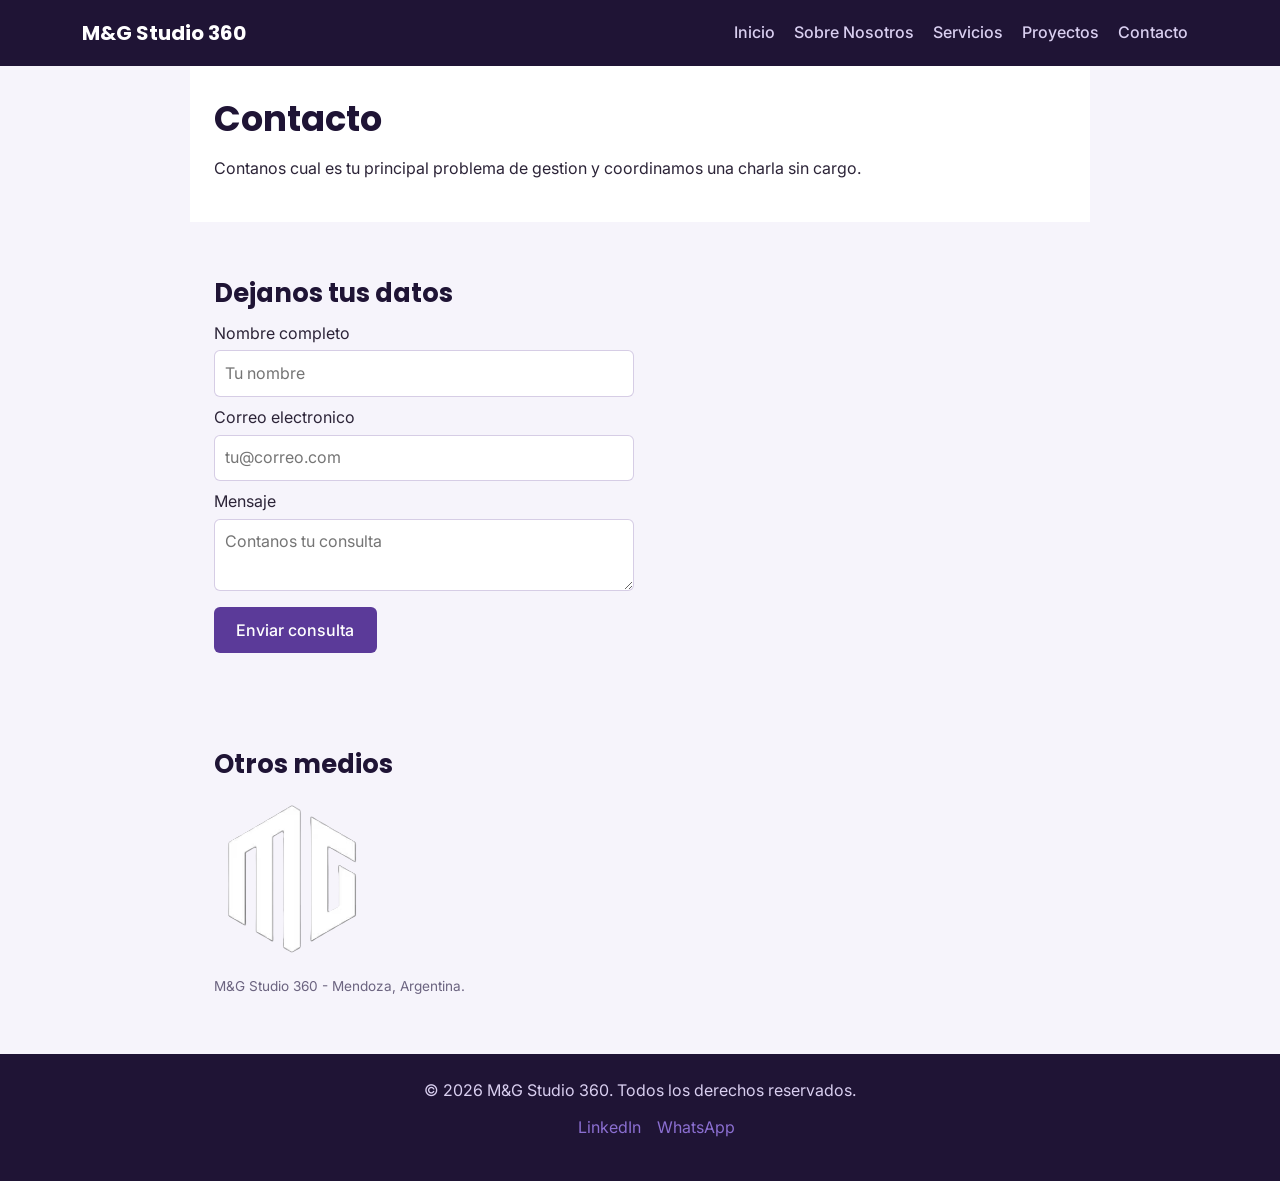
==== pages/contacto.html @ 843a6c82 "entregable 9: seo (meta description y keywords) agregue title, description y keywords por pagina, y " ====
<!DOCTYPE html>
<html lang="es">
<head>
  <meta charset="UTF-8">
  <meta name="viewport" content="width=device-width, initial-scale=1.0">
  <title>Contacto | M&amp;G Studio 360 - Consultoria en Mendoza</title>

  <!-- Entregable 9: SEO on-page -->
  <meta name="description" content="Contacta a M&amp;G Studio 360 para coordinar una charla sin cargo sobre control de gestion y desarrollo de software a medida en Mendoza.">
  <meta name="keywords" content="contacto consultoria Mendoza, diagnostico sin cargo, presupuesto desarrollo web">

  <!-- Entregable 2: fuentes de Google Fonts -->
  <link rel="preconnect" href="https://fonts.googleapis.com">
  <link href="https://fonts.googleapis.com/css2?family=Poppins:wght@600;700&family=Inter:wght@400;500&display=swap" rel="stylesheet">
  <!-- Entregable 5: Bootstrap CSS via CDN -->
  <link href="https://cdn.jsdelivr.net/npm/bootstrap@5.3.3/dist/css/bootstrap.min.css" rel="stylesheet">
  <!-- Entregable 8: libreria de animaciones AOS -->
  <link href="https://unpkg.com/aos@2.3.1/dist/aos.css" rel="stylesheet">
  <!-- Entregable 2: hoja de estilos propia (va despues de Bootstrap para poder sobreescribir) -->
  <link rel="stylesheet" href="../styles/styles.css">
</head>
<body>

  <!-- Entregable 5: navbar de Bootstrap, responsiva con menu hamburguesa -->
  <header class="site-header">
    <nav class="navbar navbar-expand-lg navbar-dark">
      <div class="container">
        <a class="navbar-brand logo" href="../index.html">M&amp;G Studio 360</a>
        <button class="navbar-toggler" type="button" data-bs-toggle="collapse" data-bs-target="#menuPrincipal" aria-controls="menuPrincipal" aria-expanded="false" aria-label="Abrir menu de navegacion">
          <span class="navbar-toggler-icon"></span>
        </button>
        <div class="collapse navbar-collapse" id="menuPrincipal">
          <ul class="navbar-nav ms-auto nav-list">
            <li class="nav-item"><a class="nav-link" href="../index.html">Inicio</a></li>
            <li class="nav-item"><a class="nav-link" href="sobre-mi.html">Sobre Nosotros</a></li>
            <li class="nav-item"><a class="nav-link" href="servicios.html">Servicios</a></li>
            <li class="nav-item"><a class="nav-link" href="proyectos.html">Proyectos</a></li>
            <li class="nav-item"><a class="nav-link" href="contacto.html">Contacto</a></li>
          </ul>
        </div>
      </div>
    </nav>
  </header>

  <main>
    <section class="section hero">
      <h1>Contacto</h1>
      <p>Contanos cual es tu principal problema de gestion y coordinamos una charla sin cargo.</p>
    </section>

    <section class="section">
      <h2>Dejanos tus datos</h2>
      <form class="contact-form" action="#" method="post">
        <p>
          <label for="nombre">Nombre completo</label><br>
          <input class="form-input" type="text" id="nombre" name="nombre" placeholder="Tu nombre" required>
        </p>
        <p>
          <label for="email">Correo electronico</label><br>
          <input class="form-input" type="email" id="email" name="email" placeholder="tu@correo.com" required>
        </p>
        <p>
          <label for="mensaje">Mensaje</label><br>
          <textarea class="form-input" id="mensaje" name="mensaje" placeholder="Contanos tu consulta"></textarea>
        </p>
        <p>
          <input class="btn" type="submit" value="Enviar consulta">
        </p>
      </form>
    </section>

    <section class="section">
      <h2>Otros medios</h2>
      <figure class="media-figure">
        <img src="../assets/logo.png" alt="Logotipo de M&amp;G Studio 360">
        <figcaption>M&amp;G Studio 360 - Mendoza, Argentina.</figcaption>
      </figure>
    </section>
  </main>

  <footer class="site-footer">
    <p>&copy; 2026 M&amp;G Studio 360. Todos los derechos reservados.</p>
    <ul class="social-list">
      <li><a href="https://www.linkedin.com/in/federico-mastrascusa-a8b022154/" target="_blank">LinkedIn</a></li>
      <li><a href="https://wa.me/5492615087856" target="_blank">WhatsApp</a></li>
    </ul>
  </footer>

  <!-- Entregable 5: Bootstrap JS bundle (incluye Popper) -->
  <script src="https://cdn.jsdelivr.net/npm/bootstrap@5.3.3/dist/js/bootstrap.bundle.min.js"></script>
  <!-- Entregable 8: libreria de animaciones AOS -->
  <script src="https://unpkg.com/aos@2.3.1/dist/aos.js"></script>
  <script>AOS.init({ duration: 700, once: true });</script>
</body>
</html>
---- styles/styles.css ----
* {
  margin: 0;
  padding: 0;
  box-sizing: border-box;
}

body {
  font-family: "Inter", sans-serif;
  color: #2c2438;
  background-color: #f6f4fb;
  line-height: 1.6;
}

a {
  color: #5b3a99;
  text-decoration: none;
}

.page-grid {
  display: grid;
  grid-template-areas: "hero" "quienes" "servicios" "trabajo";
  gap: 1rem;
}

.area-hero {
  grid-area: hero;
}

.area-quienes {
  grid-area: quienes;
}

.area-servicios {
  grid-area: servicios;
}

.area-trabajo {
  grid-area: trabajo;
}

.team-grid {
  display: grid;
  grid-template-areas: "titulo" "federico" "eugenio";
  gap: 1rem;
}

.area-titulo {
  grid-area: titulo;
}

.area-federico {
  grid-area: federico;
}

.area-eugenio {
  grid-area: eugenio;
}

@media (min-width: 1024px) {
  .page-grid {
    grid-template-areas: "hero hero" "quienes servicios" "trabajo trabajo";
    grid-template-columns: 1fr 1fr;
  }
  .team-grid {
    grid-template-areas: "titulo titulo" "federico eugenio";
    grid-template-columns: 1fr 1fr;
  }
}
.section {
  max-width: 900px;
  margin: 0 auto 1.5rem auto;
  padding: 2rem 1.5rem;
}

.hero {
  background-color: #ffffff;
}

.highlight-list {
  padding-left: 1.2rem;
}
.highlight-list li {
  margin-bottom: 0.5rem;
}

.media-figure {
  margin: 0;
}
.media-figure img {
  max-width: 100%;
  border-radius: 8px;
  display: block;
}
.media-figure figcaption {
  font-size: 0.85rem;
  color: #6c6480;
  margin-top: 0.5rem;
}

h1, h2, h3 {
  font-family: "Poppins", sans-serif;
  font-weight: 700;
  color: #1f1435;
}

h1 {
  font-size: 2.2rem;
  margin-bottom: 1rem;
}

h2 {
  font-size: 1.6rem;
  margin-bottom: 0.75rem;
}

h3 {
  font-size: 1.2rem;
  margin-bottom: 0.5rem;
}

p {
  font-size: 1rem;
  margin-bottom: 0.5rem;
}

.site-header .navbar {
  background-color: #1f1435;
  padding: 0.75rem 0;
}

.logo {
  font-family: "Poppins", sans-serif;
  font-weight: 700;
  color: #ffffff;
}

.site-header .nav-list .nav-link {
  color: #d9cff0;
  font-weight: 500;
  transition: color 0.2s ease;
  border-radius: 4px;
  padding: 0.4rem 0.6rem;
}
.site-header .nav-list .nav-link:hover {
  color: #ffffff;
  background-color: rgba(139, 111, 209, 0.15);
}
.site-header .nav-list .nav-link:focus {
  outline: 2px solid #8b6fd1;
  outline-offset: 2px;
}
.site-header .nav-list .nav-link:active {
  color: #ffffff;
  background-color: rgba(139, 111, 209, 0.3);
}

.site-footer {
  background-color: #1f1435;
  color: #d9cff0;
  padding: 1.5rem;
  text-align: center;
}

.social-list {
  list-style: none;
  display: flex;
  justify-content: center;
  gap: 1rem;
  margin-top: 0.75rem;
}
.social-list a {
  color: #8b6fd1;
}

.btn {
  background-color: #5b3a99;
  color: #ffffff;
  border: none;
  padding: 0.7rem 1.4rem;
  border-radius: 6px;
  font-family: "Inter", sans-serif;
  font-weight: 500;
  cursor: pointer;
  transition: background-color 0.2s ease;
}
.btn:hover {
  background-color: #472c78;
}
.btn:focus {
  outline: 2px solid #8b6fd1;
  outline-offset: 2px;
}
.btn:active {
  background-color: #362060;
  transform: scale(0.98);
}

.card {
  background-color: #ffffff;
  border: 1px solid #e3ddf2;
  border-radius: 8px;
  padding: 20px;
  margin-bottom: 1.5rem;
  transition: transform 0.25s ease;
}
.card:hover {
  transform: translateY(-4px);
  box-shadow: 0 8px 20px rgba(91, 58, 153, 0.15);
}

.contact-form {
  max-width: 420px;
}

.form-input {
  width: 100%;
  padding: 0.6rem;
  margin-top: 0.25rem;
  border: 1px solid rgba(91, 58, 153, 0.25);
  border-radius: 6px;
  font-family: "Inter", sans-serif;
  box-sizing: border-box;
}

@keyframes fadeInUp {
  from {
    opacity: 0;
    transform: translateY(20px);
  }
  to {
    opacity: 1;
    transform: translateY(0);
  }
}
.hero-title {
  animation: fadeInUp 0.8s ease both;
}

.cards-grid {
  display: grid;
  grid-template-columns: 1fr;
  gap: 1.25rem;
}
@media (min-width: 1024px) {
  .cards-grid {
    grid-template-columns: repeat(2, 1fr);
  }
}
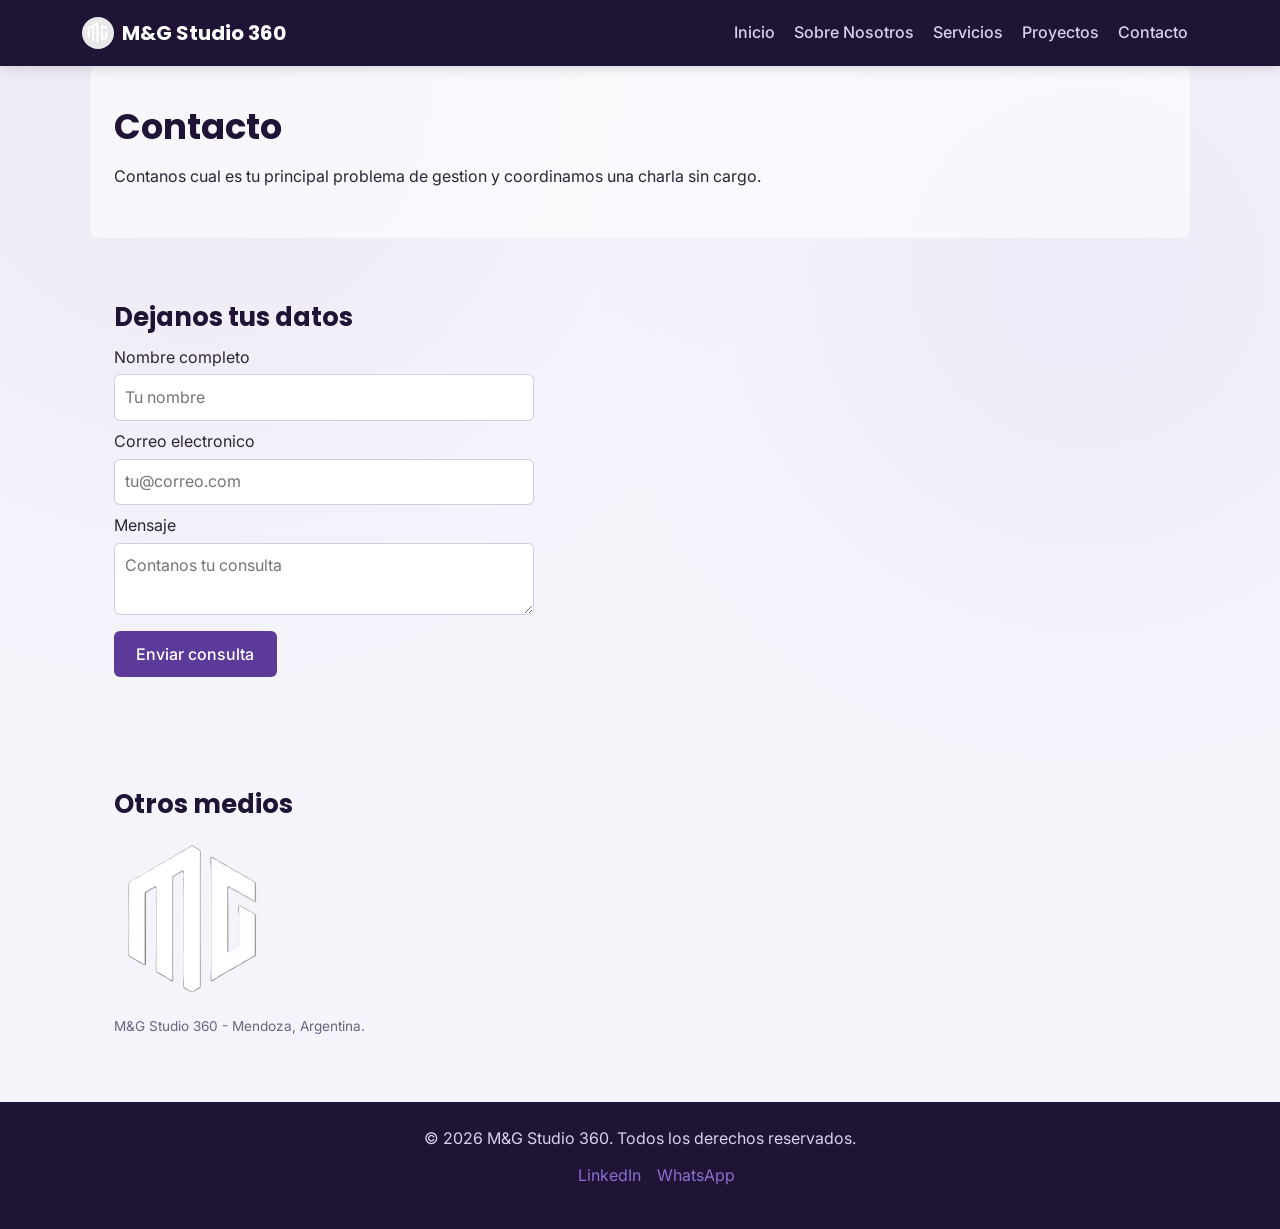
==== commit 5bd766aa: "retoque visual + logo + seccion de alcance resumi la bio de agostino que estaba re larga. actualice " ====
--- a/pages/contacto.html
+++ b/pages/contacto.html
@@ -14,18 +14,21 @@
   <link href="https://fonts.googleapis.com/css2?family=Poppins:wght@600;700&family=Inter:wght@400;500&display=swap" rel="stylesheet">
   <!-- Entregable 5: Bootstrap CSS via CDN -->
   <link href="https://cdn.jsdelivr.net/npm/bootstrap@5.3.3/dist/css/bootstrap.min.css" rel="stylesheet">
-  <!-- Entregable 8: libreria de animaciones AOS -->
+  <!-- Entregable 8: lib de animaciones (AOS) -->
   <link href="https://unpkg.com/aos@2.3.1/dist/aos.css" rel="stylesheet">
   <!-- Entregable 2: hoja de estilos propia (va despues de Bootstrap para poder sobreescribir) -->
   <link rel="stylesheet" href="../styles/styles.css">
 </head>
 <body>
 
-  <!-- Entregable 5: navbar de Bootstrap, responsiva con menu hamburguesa -->
+  <!-- Entregable 5: navbar de bootstrap, responsive con menu hamburguesa -->
   <header class="site-header">
     <nav class="navbar navbar-expand-lg navbar-dark">
       <div class="container">
-        <a class="navbar-brand logo" href="../index.html">M&amp;G Studio 360</a>
+        <a class="navbar-brand logo" href="../index.html">
+          <img src="../assets/logo.png" alt="Logo M&amp;G Studio 360" class="logo-img">
+          M&amp;G Studio 360
+        </a>
         <button class="navbar-toggler" type="button" data-bs-toggle="collapse" data-bs-target="#menuPrincipal" aria-controls="menuPrincipal" aria-expanded="false" aria-label="Abrir menu de navegacion">
           <span class="navbar-toggler-icon"></span>
         </button>
@@ -86,9 +89,9 @@
     </ul>
   </footer>
 
-  <!-- Entregable 5: Bootstrap JS bundle (incluye Popper) -->
+  <!-- Entregable 5: bootstrap JS bundle (trae popper) -->
   <script src="https://cdn.jsdelivr.net/npm/bootstrap@5.3.3/dist/js/bootstrap.bundle.min.js"></script>
-  <!-- Entregable 8: libreria de animaciones AOS -->
+  <!-- Entregable 8: lib de animaciones (AOS) -->
   <script src="https://unpkg.com/aos@2.3.1/dist/aos.js"></script>
   <script>AOS.init({ duration: 700, once: true });</script>
 </body>
--- a/styles/styles.css
+++ b/styles/styles.css
@@ -7,8 +7,10 @@
 body {
   font-family: "Inter", sans-serif;
   color: #2c2438;
+  line-height: 1.6;
   background-color: #f6f4fb;
-  line-height: 1.6;
+  background-image: radial-gradient(circle at 15% 10%, rgba(91, 58, 153, 0.06), transparent 45%), radial-gradient(circle at 85% 30%, rgba(139, 111, 209, 0.08), transparent 40%);
+  background-attachment: fixed;
 }
 
 a {
@@ -18,7 +20,7 @@
 
 .page-grid {
   display: grid;
-  grid-template-areas: "hero" "quienes" "servicios" "trabajo";
+  grid-template-areas: "hero" "quienes" "problema" "alcance" "servicios" "industrias" "trabajo";
   gap: 1rem;
 }
 
@@ -30,17 +32,29 @@
   grid-area: quienes;
 }
 
+.area-problema {
+  grid-area: problema;
+}
+
+.area-alcance {
+  grid-area: alcance;
+}
+
 .area-servicios {
   grid-area: servicios;
 }
 
+.area-industrias {
+  grid-area: industrias;
+}
+
 .area-trabajo {
   grid-area: trabajo;
 }
 
 .team-grid {
   display: grid;
-  grid-template-areas: "titulo" "federico" "eugenio";
+  grid-template-areas: "titulo" "federico" "eugenio" "agostino";
   gap: 1rem;
 }
 
@@ -56,24 +70,38 @@
   grid-area: eugenio;
 }
 
+.area-agostino {
+  grid-area: agostino;
+}
+
 @media (min-width: 1024px) {
   .page-grid {
-    grid-template-areas: "hero hero" "quienes servicios" "trabajo trabajo";
+    grid-template-areas: "hero hero" "quienes problema" "alcance alcance" "servicios industrias" "trabajo trabajo";
     grid-template-columns: 1fr 1fr;
   }
   .team-grid {
-    grid-template-areas: "titulo titulo" "federico eugenio";
-    grid-template-columns: 1fr 1fr;
+    grid-template-areas: "titulo titulo titulo" "federico eugenio agostino";
+    grid-template-columns: repeat(3, 1fr);
   }
 }
 .section {
-  max-width: 900px;
+  max-width: 1100px;
   margin: 0 auto 1.5rem auto;
-  padding: 2rem 1.5rem;
+  padding: 2.5rem 1.5rem;
 }
 
 .hero {
-  background-color: #ffffff;
+  background-color: rgba(255, 255, 255, 0.6);
+  border-radius: 8px;
+}
+
+.section-tint {
+  background-color: rgba(91, 58, 153, 0.05);
+  border-radius: 8px;
+}
+
+.hero-banner {
+  margin-bottom: 1.25rem;
 }
 
 .highlight-list {
@@ -126,12 +154,24 @@
 .site-header .navbar {
   background-color: #1f1435;
   padding: 0.75rem 0;
+  box-shadow: 0 2px 12px rgba(0, 0, 0, 0.15);
 }
 
 .logo {
   font-family: "Poppins", sans-serif;
   font-weight: 700;
   color: #ffffff;
+  display: flex;
+  align-items: center;
+  gap: 0.5rem;
+}
+
+.logo-img {
+  width: 32px;
+  height: 32px;
+  border-radius: 50%;
+  background-color: rgba(255, 255, 255, 0.9);
+  padding: 3px;
 }
 
 .site-header .nav-list .nav-link {
@@ -196,11 +236,12 @@
 }
 
 .card {
-  background-color: #ffffff;
+  background-color: rgba(255, 255, 255, 0.85);
   border: 1px solid #e3ddf2;
   border-radius: 8px;
   padding: 20px;
   margin-bottom: 1.5rem;
+  box-shadow: 0 2px 10px rgba(0, 0, 0, 0.05);
   transition: transform 0.25s ease;
 }
 .card:hover {
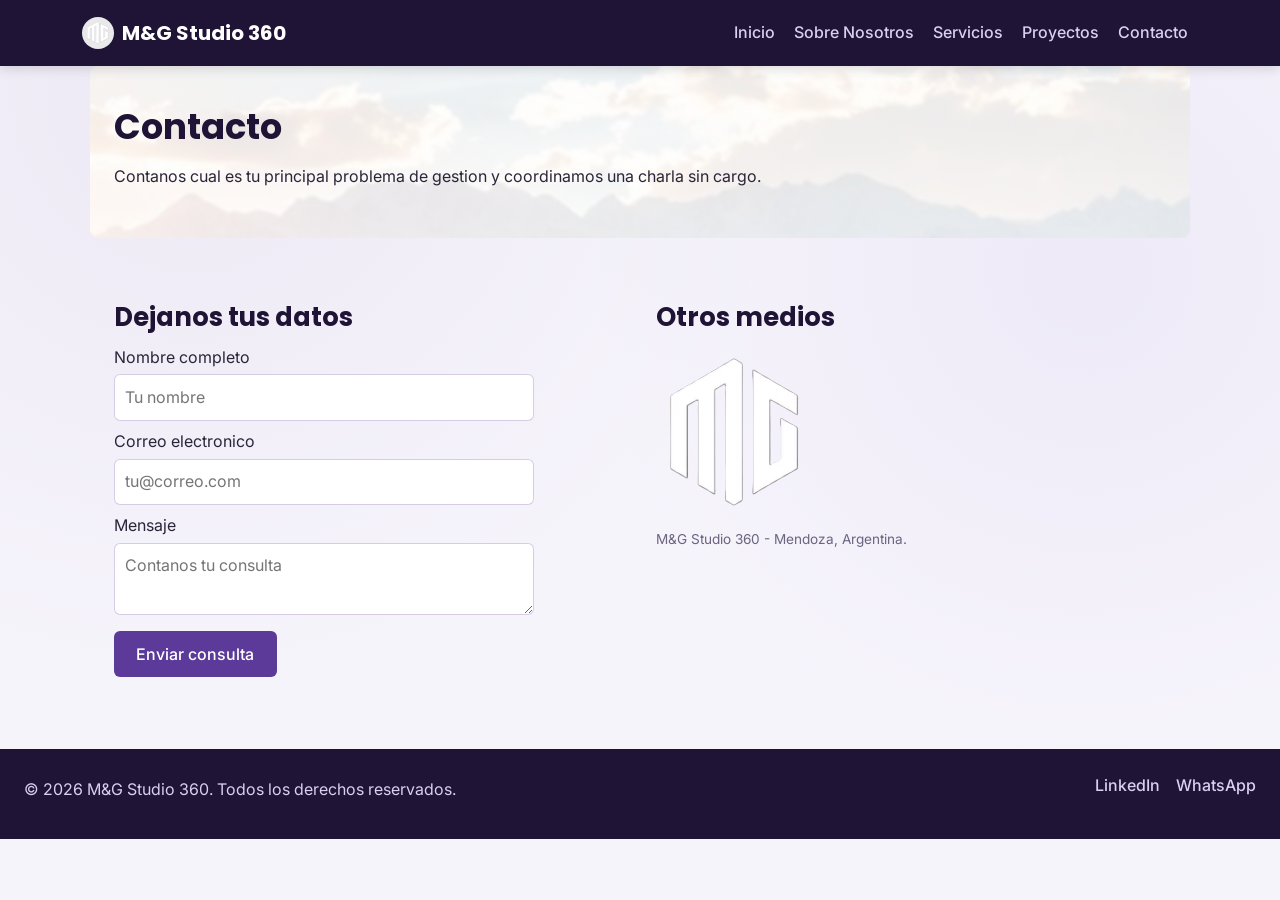
==== commit 9cba2beb: "ultimos ajustes: contacto responsive y contraste del footer repase entregable por entregable de nuev" ====
--- a/pages/contacto.html
+++ b/pages/contacto.html
@@ -51,33 +51,36 @@
       <p>Contanos cual es tu principal problema de gestion y coordinamos una charla sin cargo.</p>
     </section>
 
-    <section class="section">
-      <h2>Dejanos tus datos</h2>
-      <form class="contact-form" action="#" method="post">
-        <p>
-          <label for="nombre">Nombre completo</label><br>
-          <input class="form-input" type="text" id="nombre" name="nombre" placeholder="Tu nombre" required>
-        </p>
-        <p>
-          <label for="email">Correo electronico</label><br>
-          <input class="form-input" type="email" id="email" name="email" placeholder="tu@correo.com" required>
-        </p>
-        <p>
-          <label for="mensaje">Mensaje</label><br>
-          <textarea class="form-input" id="mensaje" name="mensaje" placeholder="Contanos tu consulta"></textarea>
-        </p>
-        <p>
-          <input class="btn" type="submit" value="Enviar consulta">
-        </p>
-      </form>
-    </section>
+    <!-- Entregable 8: layout responsive propio de esta pagina (columna en mobile, 2 columnas desde 1024px) -->
+    <section class="section contacto-flex">
+      <div class="contacto-form-col" data-aos="fade-right">
+        <h2>Dejanos tus datos</h2>
+        <form class="contact-form" action="#" method="post">
+          <p>
+            <label for="nombre">Nombre completo</label><br>
+            <input class="form-input" type="text" id="nombre" name="nombre" placeholder="Tu nombre" required>
+          </p>
+          <p>
+            <label for="email">Correo electronico</label><br>
+            <input class="form-input" type="email" id="email" name="email" placeholder="tu@correo.com" required>
+          </p>
+          <p>
+            <label for="mensaje">Mensaje</label><br>
+            <textarea class="form-input" id="mensaje" name="mensaje" placeholder="Contanos tu consulta"></textarea>
+          </p>
+          <p>
+            <input class="btn" type="submit" value="Enviar consulta">
+          </p>
+        </form>
+      </div>
 
-    <section class="section">
-      <h2>Otros medios</h2>
-      <figure class="media-figure">
-        <img src="../assets/logo.png" alt="Logotipo de M&amp;G Studio 360">
-        <figcaption>M&amp;G Studio 360 - Mendoza, Argentina.</figcaption>
-      </figure>
+      <div class="contacto-info-col" data-aos="fade-left">
+        <h2>Otros medios</h2>
+        <figure class="media-figure">
+          <img src="../assets/logo.png" alt="Logotipo de M&amp;G Studio 360">
+          <figcaption>M&amp;G Studio 360 - Mendoza, Argentina.</figcaption>
+        </figure>
+      </div>
     </section>
   </main>
 
--- a/styles/styles.css
+++ b/styles/styles.css
@@ -91,7 +91,47 @@
 }
 
 .hero {
-  background-color: rgba(255, 255, 255, 0.6);
+  background-image: linear-gradient(rgba(255, 255, 255, 0.85), rgba(255, 255, 255, 0.85)), url("../assets/mendoza-tupungato.jpg");
+  background-size: cover;
+  background-position: center;
+  background-attachment: fixed;
+}
+@media (max-width: 768px) {
+  .hero {
+    background-attachment: scroll;
+  }
+}
+.hero {
+  border-radius: 8px;
+}
+
+.area-problema {
+  background-image: linear-gradient(rgba(255, 255, 255, 0.85), rgba(255, 255, 255, 0.85)), url("../assets/mendoza.jpg");
+  background-size: cover;
+  background-position: center;
+  background-attachment: fixed;
+}
+@media (max-width: 768px) {
+  .area-problema {
+    background-attachment: scroll;
+  }
+}
+.area-problema {
+  border-radius: 8px;
+}
+
+.area-alcance {
+  background-image: linear-gradient(rgba(255, 255, 255, 0.85), rgba(255, 255, 255, 0.85)), url("../assets/mendoza-potrerillos.jpg");
+  background-size: cover;
+  background-position: center;
+  background-attachment: fixed;
+}
+@media (max-width: 768px) {
+  .area-alcance {
+    background-attachment: scroll;
+  }
+}
+.area-alcance {
   border-radius: 8px;
 }
 
@@ -104,11 +144,35 @@
   margin-bottom: 1.25rem;
 }
 
+.hero-badges {
+  display: flex;
+  flex-wrap: wrap;
+  gap: 0.5rem;
+  margin-top: 1rem;
+}
+
 .highlight-list {
   padding-left: 1.2rem;
 }
 .highlight-list li {
   margin-bottom: 0.5rem;
+}
+
+.contacto-flex {
+  display: flex;
+  flex-direction: column;
+  gap: 2rem;
+}
+@media (min-width: 1024px) {
+  .contacto-flex {
+    flex-direction: row;
+    align-items: flex-start;
+  }
+}
+
+.contacto-form-col,
+.contacto-info-col {
+  flex: 1;
 }
 
 .media-figure {
@@ -199,6 +263,17 @@
   color: #d9cff0;
   padding: 1.5rem;
   text-align: center;
+  display: flex;
+  flex-direction: column;
+  align-items: center;
+  gap: 0.75rem;
+}
+@media (min-width: 1024px) {
+  .site-footer {
+    flex-direction: row;
+    justify-content: space-between;
+    text-align: left;
+  }
 }
 
 .social-list {
@@ -206,10 +281,10 @@
   display: flex;
   justify-content: center;
   gap: 1rem;
-  margin-top: 0.75rem;
 }
 .social-list a {
-  color: #8b6fd1;
+  color: #d9cff0;
+  font-weight: 500;
 }
 
 .btn {
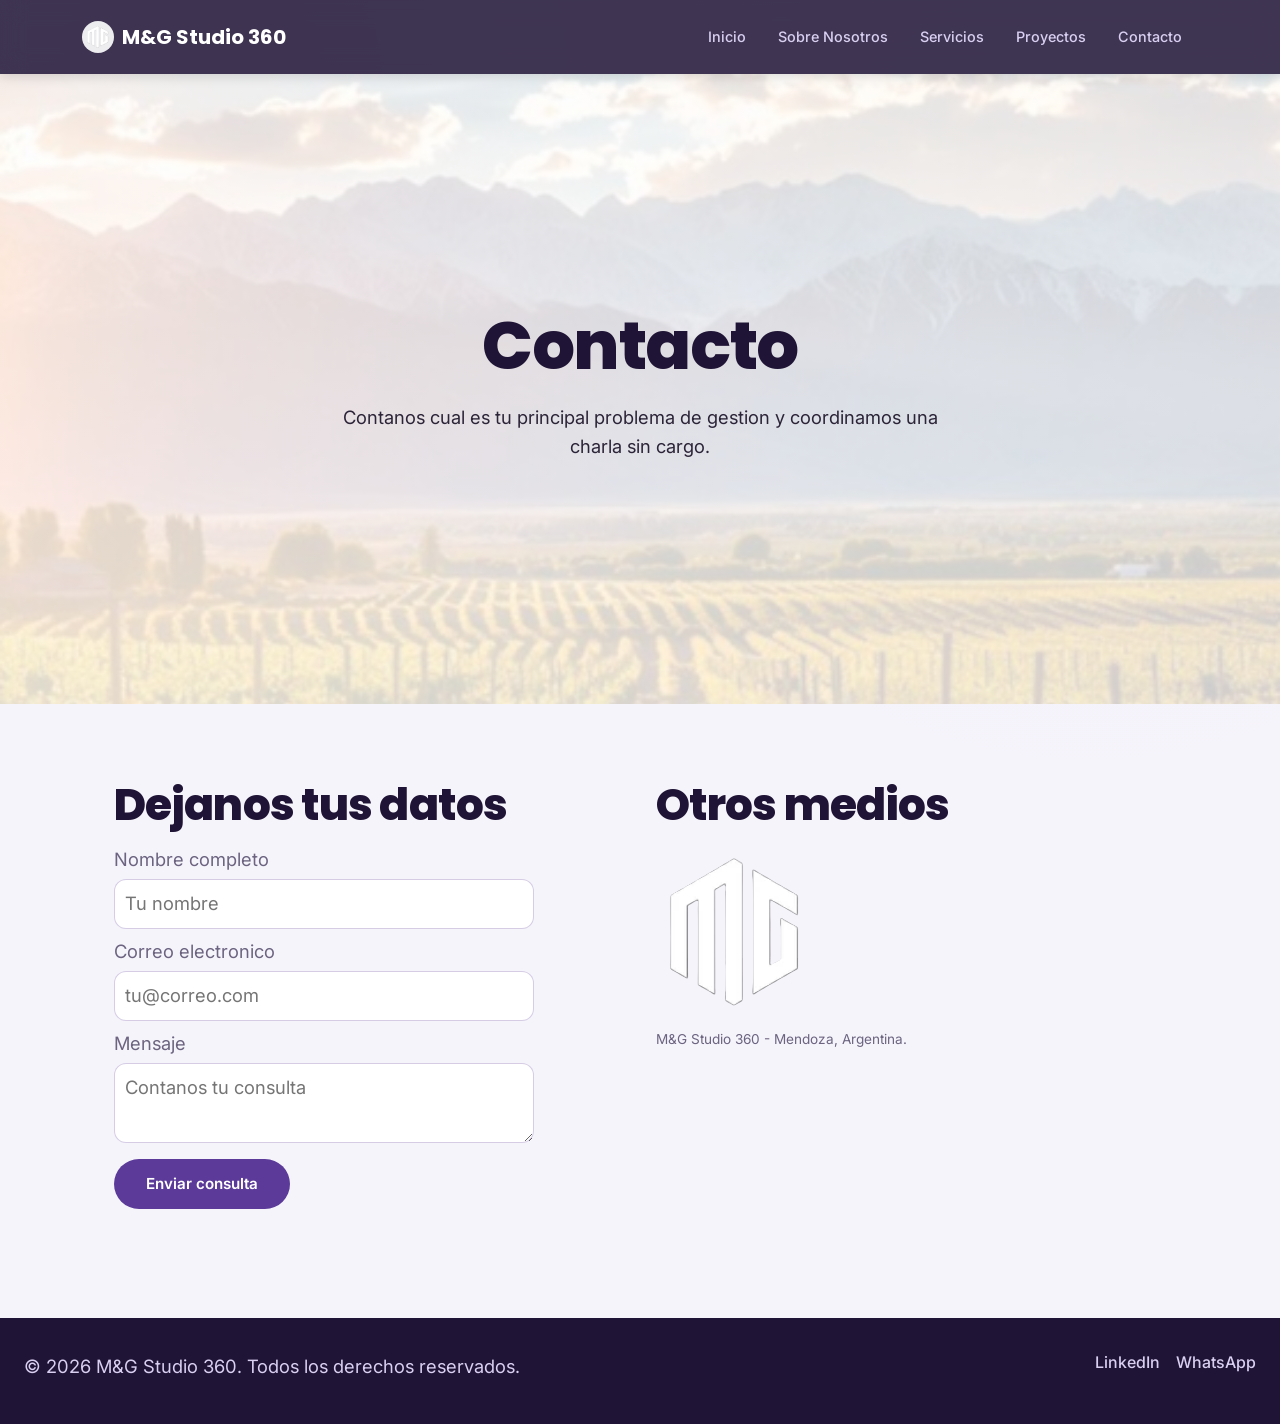
==== commit 83e500b1: "rediseño grande del layout (mismo violeta, mas prolijo) el diseño seguia sin convencerme asi que le " ====
--- a/pages/contacto.html
+++ b/pages/contacto.html
@@ -46,9 +46,11 @@
   </header>
 
   <main>
-    <section class="section hero">
-      <h1>Contacto</h1>
-      <p>Contanos cual es tu principal problema de gestion y coordinamos una charla sin cargo.</p>
+    <section class="hero-full">
+      <div class="section-inner">
+        <h1>Contacto</h1>
+        <p>Contanos cual es tu principal problema de gestion y coordinamos una charla sin cargo.</p>
+      </div>
     </section>
 
     <!-- Entregable 8: layout responsive propio de esta pagina (columna en mobile, 2 columnas desde 1024px) -->
--- a/styles/styles.css
+++ b/styles/styles.css
@@ -87,22 +87,36 @@
 .section {
   max-width: 1100px;
   margin: 0 auto 1.5rem auto;
-  padding: 2.5rem 1.5rem;
-}
-
-.hero {
-  background-image: linear-gradient(rgba(255, 255, 255, 0.85), rgba(255, 255, 255, 0.85)), url("../assets/mendoza-tupungato.jpg");
+  padding: clamp(3rem, 6vw, 5rem) 1.5rem;
+}
+
+.section-full,
+.hero-full {
+  width: 100%;
+  padding: clamp(4rem, 8vw, 7rem) 1.5rem;
+}
+
+.hero-full {
+  min-height: 70vh;
+  display: flex;
+  align-items: center;
+}
+
+.section-inner {
+  max-width: 1100px;
+  margin: 0 auto;
+}
+
+.hero-full {
+  background-image: linear-gradient(rgba(255, 255, 255, 0.8), rgba(255, 255, 255, 0.8)), url("../assets/mendoza-tupungato.jpg");
   background-size: cover;
   background-position: center;
   background-attachment: fixed;
 }
 @media (max-width: 768px) {
-  .hero {
+  .hero-full {
     background-attachment: scroll;
   }
-}
-.hero {
-  border-radius: 8px;
 }
 
 .area-problema {
@@ -116,9 +130,6 @@
     background-attachment: scroll;
   }
 }
-.area-problema {
-  border-radius: 8px;
-}
 
 .area-alcance {
   background-image: linear-gradient(rgba(255, 255, 255, 0.85), rgba(255, 255, 255, 0.85)), url("../assets/mendoza-potrerillos.jpg");
@@ -131,24 +142,39 @@
     background-attachment: scroll;
   }
 }
-.area-alcance {
-  border-radius: 8px;
+
+.hero-full p,
+.section-full p {
+  color: #2c2438;
 }
 
 .section-tint {
   background-color: rgba(91, 58, 153, 0.05);
-  border-radius: 8px;
+  border-radius: 20px;
+}
+
+.hero-full .section-inner {
+  text-align: center;
 }
 
 .hero-banner {
-  margin-bottom: 1.25rem;
+  max-width: 420px;
+  margin: 0 auto 2rem auto;
+  box-shadow: 0 12px 32px rgba(0, 0, 0, 0.15);
+}
+
+.hero-full p {
+  max-width: 640px;
+  margin-left: auto;
+  margin-right: auto;
 }
 
 .hero-badges {
   display: flex;
   flex-wrap: wrap;
+  justify-content: center;
   gap: 0.5rem;
-  margin-top: 1rem;
+  margin-top: 1.5rem;
 }
 
 .highlight-list {
@@ -180,7 +206,7 @@
 }
 .media-figure img {
   max-width: 100%;
-  border-radius: 8px;
+  border-radius: 20px;
   display: block;
 }
 .media-figure figcaption {
@@ -191,33 +217,40 @@
 
 h1, h2, h3 {
   font-family: "Poppins", sans-serif;
-  font-weight: 700;
+  font-weight: 800;
+  letter-spacing: -0.02em;
+  line-height: 1.1;
   color: #1f1435;
 }
 
 h1 {
-  font-size: 2.2rem;
+  font-size: clamp(2.4rem, 5vw + 1rem, 4.2rem);
+  margin-bottom: 1.25rem;
+}
+
+h2 {
+  font-size: clamp(1.8rem, 3vw + 1rem, 2.75rem);
   margin-bottom: 1rem;
 }
 
-h2 {
-  font-size: 1.6rem;
-  margin-bottom: 0.75rem;
-}
-
 h3 {
-  font-size: 1.2rem;
+  font-size: clamp(1.15rem, 1vw + 1rem, 1.4rem);
+  letter-spacing: -0.01em;
   margin-bottom: 0.5rem;
 }
 
 p {
-  font-size: 1rem;
+  font-size: clamp(1rem, 0.4vw + 0.95rem, 1.15rem);
+  font-weight: 400;
+  color: #6c6480;
   margin-bottom: 0.5rem;
 }
 
 .site-header .navbar {
-  background-color: #1f1435;
-  padding: 0.75rem 0;
+  background-color: rgba(31, 20, 53, 0.85);
+  backdrop-filter: blur(12px);
+  -webkit-backdrop-filter: blur(12px);
+  padding: 1rem 0;
   box-shadow: 0 2px 12px rgba(0, 0, 0, 0.15);
 }
 
@@ -241,9 +274,10 @@
 .site-header .nav-list .nav-link {
   color: #d9cff0;
   font-weight: 500;
+  font-size: 0.9rem;
   transition: color 0.2s ease;
-  border-radius: 4px;
-  padding: 0.4rem 0.6rem;
+  border-radius: 999px;
+  padding: 0.5rem 1rem;
 }
 .site-header .nav-list .nav-link:hover {
   color: #ffffff;
@@ -261,12 +295,15 @@
 .site-footer {
   background-color: #1f1435;
   color: #d9cff0;
-  padding: 1.5rem;
+  padding: 2rem 1.5rem;
   text-align: center;
   display: flex;
   flex-direction: column;
   align-items: center;
   gap: 0.75rem;
+}
+.site-footer p {
+  color: #d9cff0;
 }
 @media (min-width: 1024px) {
   .site-footer {
@@ -291,10 +328,11 @@
   background-color: #5b3a99;
   color: #ffffff;
   border: none;
-  padding: 0.7rem 1.4rem;
-  border-radius: 6px;
+  padding: 0.85rem 2rem;
+  border-radius: 999px;
   font-family: "Inter", sans-serif;
-  font-weight: 500;
+  font-weight: 600;
+  font-size: 0.95rem;
   cursor: pointer;
   transition: background-color 0.2s ease;
 }
@@ -311,17 +349,17 @@
 }
 
 .card {
-  background-color: rgba(255, 255, 255, 0.85);
-  border: 1px solid #e3ddf2;
-  border-radius: 8px;
-  padding: 20px;
+  background-color: rgba(255, 255, 255, 0.9);
+  border: none;
+  border-radius: 20px;
+  padding: 28px;
   margin-bottom: 1.5rem;
-  box-shadow: 0 2px 10px rgba(0, 0, 0, 0.05);
+  box-shadow: 0 4px 20px rgba(0, 0, 0, 0.06);
   transition: transform 0.25s ease;
 }
 .card:hover {
-  transform: translateY(-4px);
-  box-shadow: 0 8px 20px rgba(91, 58, 153, 0.15);
+  transform: translateY(-6px);
+  box-shadow: 0 16px 32px rgba(91, 58, 153, 0.15);
 }
 
 .contact-form {
@@ -333,7 +371,7 @@
   padding: 0.6rem;
   margin-top: 0.25rem;
   border: 1px solid rgba(91, 58, 153, 0.25);
-  border-radius: 6px;
+  border-radius: 12px;
   font-family: "Inter", sans-serif;
   box-sizing: border-box;
 }
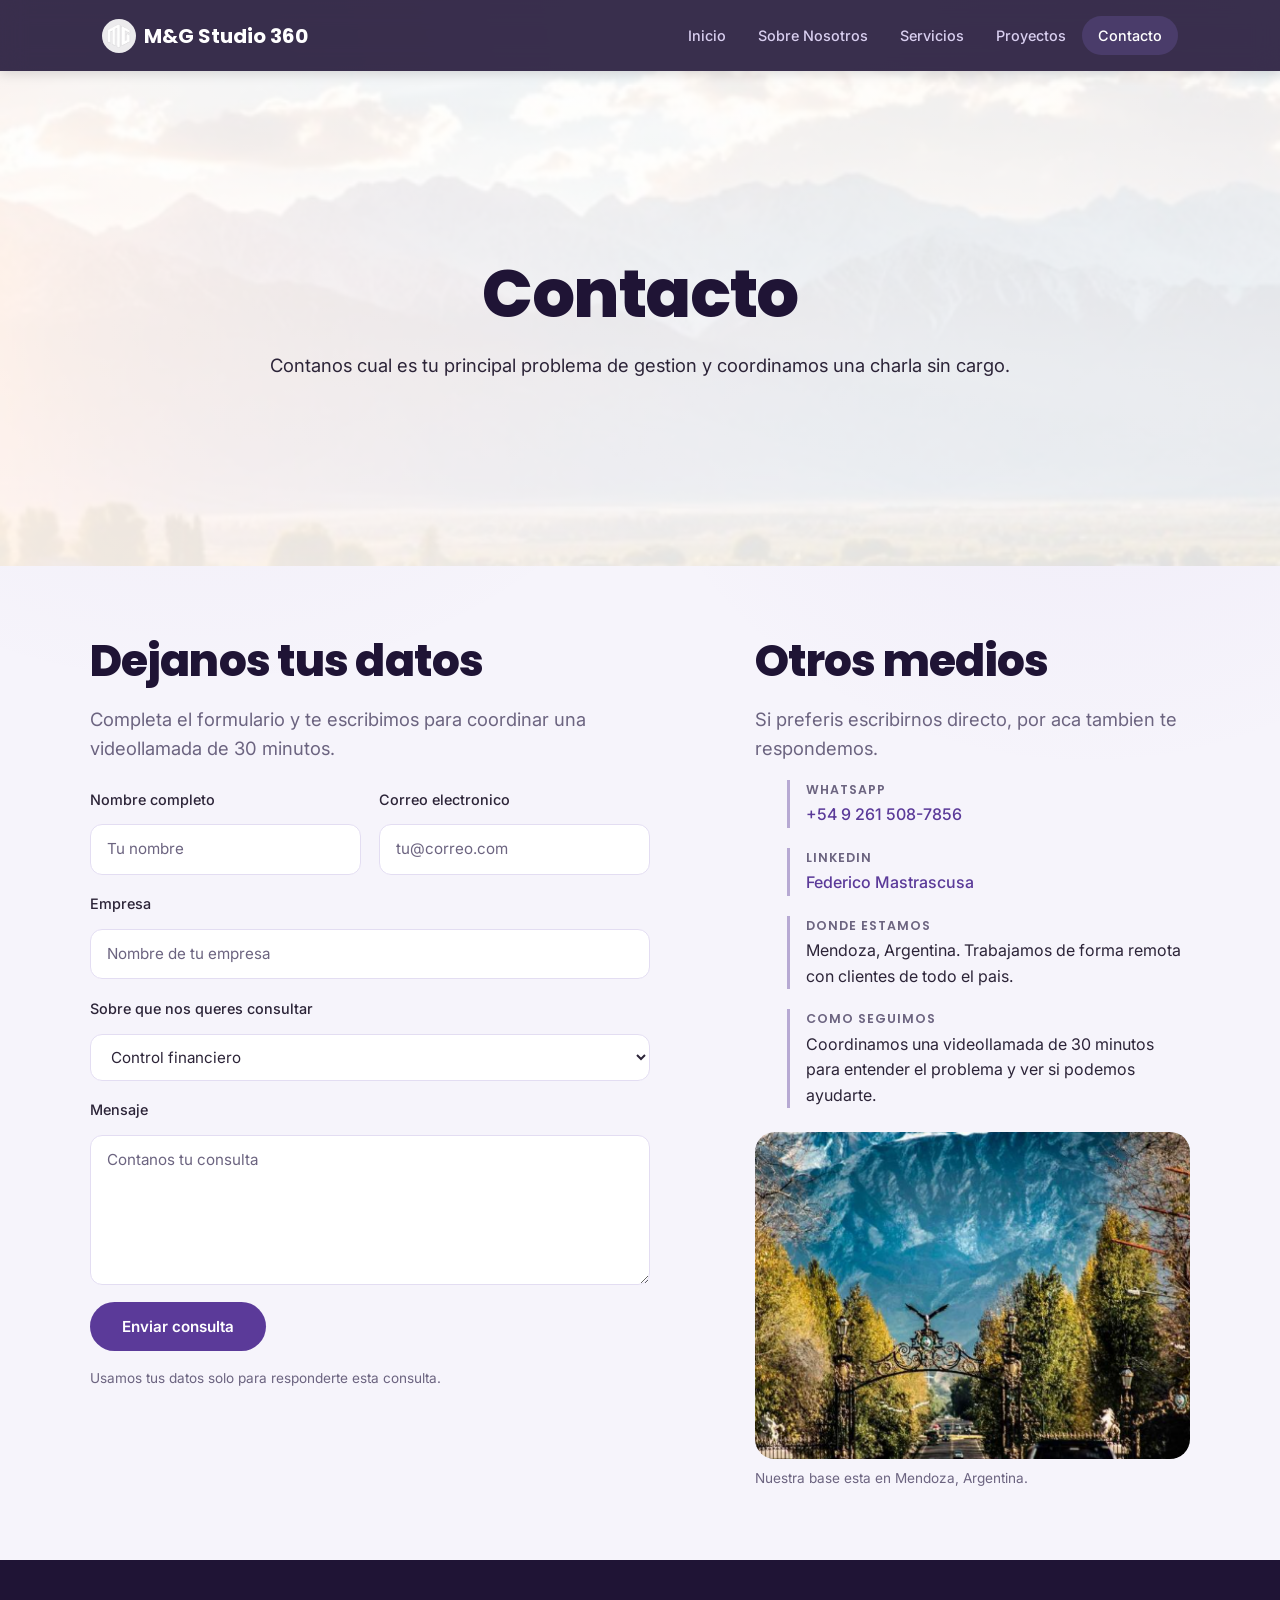
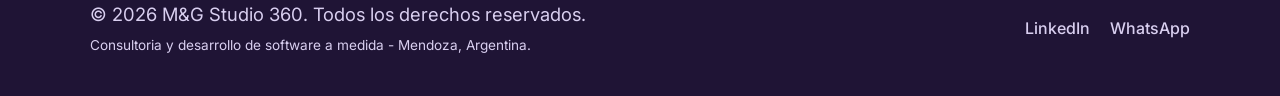
==== commit b2f3b074: "rehago el form de contacto, estaba muy pelado al lado del resto" ====
--- a/pages/contacto.html
+++ b/pages/contacto.html
@@ -11,7 +11,8 @@
 
   <!-- Entregable 2: fuentes de Google Fonts -->
   <link rel="preconnect" href="https://fonts.googleapis.com">
-  <link href="https://fonts.googleapis.com/css2?family=Poppins:wght@600;700&family=Inter:wght@400;500&display=swap" rel="stylesheet">
+  <link rel="preconnect" href="https://fonts.gstatic.com" crossorigin>
+  <link href="https://fonts.googleapis.com/css2?family=Poppins:wght@600;700;800&family=Inter:wght@400;500;600&display=swap" rel="stylesheet">
   <!-- Entregable 5: Bootstrap CSS via CDN -->
   <link href="https://cdn.jsdelivr.net/npm/bootstrap@5.3.3/dist/css/bootstrap.min.css" rel="stylesheet">
   <!-- Entregable 8: lib de animaciones (AOS) -->
@@ -38,17 +39,17 @@
             <li class="nav-item"><a class="nav-link" href="sobre-mi.html">Sobre Nosotros</a></li>
             <li class="nav-item"><a class="nav-link" href="servicios.html">Servicios</a></li>
             <li class="nav-item"><a class="nav-link" href="proyectos.html">Proyectos</a></li>
-            <li class="nav-item"><a class="nav-link" href="contacto.html">Contacto</a></li>
+            <li class="nav-item"><a class="nav-link activo" href="contacto.html" aria-current="page">Contacto</a></li>
           </ul>
         </div>
       </div>
     </nav>
   </header>
 
-  <main>
+  <main class="page-main">
     <section class="hero-full">
       <div class="section-inner">
-        <h1>Contacto</h1>
+        <h1 class="hero-title">Contacto</h1>
         <p>Contanos cual es tu principal problema de gestion y coordinamos una charla sin cargo.</p>
       </div>
     </section>
@@ -57,41 +58,90 @@
     <section class="section contacto-flex">
       <div class="contacto-form-col" data-aos="fade-right">
         <h2>Dejanos tus datos</h2>
+        <p>Completa el formulario y te escribimos para coordinar una videollamada de 30 minutos.</p>
+
         <form class="contact-form" action="#" method="post">
-          <p>
-            <label for="nombre">Nombre completo</label><br>
-            <input class="form-input" type="text" id="nombre" name="nombre" placeholder="Tu nombre" required>
-          </p>
-          <p>
-            <label for="email">Correo electronico</label><br>
-            <input class="form-input" type="email" id="email" name="email" placeholder="tu@correo.com" required>
-          </p>
-          <p>
-            <label for="mensaje">Mensaje</label><br>
-            <textarea class="form-input" id="mensaje" name="mensaje" placeholder="Contanos tu consulta"></textarea>
-          </p>
-          <p>
-            <input class="btn" type="submit" value="Enviar consulta">
-          </p>
+          <!-- nombre y mail van al lado desde 640px, el resto a lo ancho -->
+          <div class="form-fila-doble">
+            <div class="form-row">
+              <label class="form-label" for="nombre">Nombre completo</label>
+              <input class="form-input" type="text" id="nombre" name="nombre" placeholder="Tu nombre" autocomplete="name" required>
+            </div>
+
+            <div class="form-row">
+              <label class="form-label" for="email">Correo electronico</label>
+              <input class="form-input" type="email" id="email" name="email" placeholder="tu@correo.com" autocomplete="email" required>
+            </div>
+          </div>
+
+          <div class="form-row">
+            <label class="form-label" for="empresa">Empresa</label>
+            <input class="form-input" type="text" id="empresa" name="empresa" placeholder="Nombre de tu empresa" autocomplete="organization">
+          </div>
+
+          <div class="form-row">
+            <label class="form-label" for="tema">Sobre que nos queres consultar</label>
+            <select class="form-input" id="tema" name="tema">
+              <option value="financiero">Control financiero</option>
+              <option value="proyectos">Gestion de proyectos</option>
+              <option value="activos">Control de activos y stock</option>
+              <option value="automatizacion">Automatizacion con IA</option>
+              <option value="otro">Otra consulta</option>
+            </select>
+          </div>
+
+          <div class="form-row">
+            <label class="form-label" for="mensaje">Mensaje</label>
+            <textarea class="form-input" id="mensaje" name="mensaje" placeholder="Contanos tu consulta" required></textarea>
+          </div>
+
+          <input class="btn form-enviar" type="submit" value="Enviar consulta">
+          <p class="form-nota">Usamos tus datos solo para responderte esta consulta.</p>
         </form>
       </div>
 
       <div class="contacto-info-col" data-aos="fade-left">
         <h2>Otros medios</h2>
-        <figure class="media-figure">
-          <img src="../assets/logo.png" alt="Logotipo de M&amp;G Studio 360">
-          <figcaption>M&amp;G Studio 360 - Mendoza, Argentina.</figcaption>
+        <p>Si preferis escribirnos directo, por aca tambien te respondemos.</p>
+
+        <ul class="datos-lista">
+          <li>
+            <span class="dato-label">WhatsApp</span>
+            <a href="https://wa.me/5492615087856" target="_blank" rel="noopener">+54 9 261 508-7856</a>
+          </li>
+          <li>
+            <span class="dato-label">LinkedIn</span>
+            <a href="https://www.linkedin.com/in/federico-mastrascusa-a8b022154/" target="_blank" rel="noopener">Federico Mastrascusa</a>
+          </li>
+          <li>
+            <span class="dato-label">Donde estamos</span>
+            Mendoza, Argentina. Trabajamos de forma remota con clientes de todo el pais.
+          </li>
+          <li>
+            <span class="dato-label">Como seguimos</span>
+            Coordinamos una videollamada de 30 minutos para entender el problema y ver si podemos ayudarte.
+          </li>
+        </ul>
+
+        <figure class="media-figure mt-4">
+          <img src="../assets/mendoza.jpg" alt="Vista de la ciudad de Mendoza con la cordillera de fondo" loading="lazy">
+          <figcaption>Nuestra base esta en Mendoza, Argentina.</figcaption>
         </figure>
       </div>
     </section>
   </main>
 
   <footer class="site-footer">
-    <p>&copy; 2026 M&amp;G Studio 360. Todos los derechos reservados.</p>
-    <ul class="social-list">
-      <li><a href="https://www.linkedin.com/in/federico-mastrascusa-a8b022154/" target="_blank">LinkedIn</a></li>
-      <li><a href="https://wa.me/5492615087856" target="_blank">WhatsApp</a></li>
-    </ul>
+    <div class="footer-inner">
+      <div class="footer-texto">
+        <p>&copy; 2026 M&amp;G Studio 360. Todos los derechos reservados.</p>
+        <p class="footer-bajada">Consultoria y desarrollo de software a medida - Mendoza, Argentina.</p>
+      </div>
+      <ul class="social-list">
+        <li><a href="https://www.linkedin.com/in/federico-mastrascusa-a8b022154/" target="_blank" rel="noopener">LinkedIn</a></li>
+        <li><a href="https://wa.me/5492615087856" target="_blank" rel="noopener">WhatsApp</a></li>
+      </ul>
+    </div>
   </footer>
 
   <!-- Entregable 5: bootstrap JS bundle (trae popper) -->
--- a/styles/styles.css
+++ b/styles/styles.css
@@ -2,6 +2,10 @@
   margin: 0;
   padding: 0;
   box-sizing: border-box;
+}
+
+html {
+  scroll-behavior: smooth;
 }
 
 body {
@@ -18,10 +22,16 @@
   text-decoration: none;
 }
 
+a:focus-visible {
+  outline: 2px solid #5b3a99;
+  outline-offset: 3px;
+  border-radius: 4px;
+}
+
 .page-grid {
   display: grid;
-  grid-template-areas: "hero" "quienes" "problema" "alcance" "servicios" "industrias" "trabajo";
-  gap: 1rem;
+  grid-template-areas: "hero" "quienes" "servicios" "problema" "alcance" "industrias" "trabajo" "cierre";
+  gap: 0;
 }
 
 .area-hero {
@@ -32,6 +42,10 @@
   grid-area: quienes;
 }
 
+.area-servicios {
+  grid-area: servicios;
+}
+
 .area-problema {
   grid-area: problema;
 }
@@ -40,22 +54,26 @@
   grid-area: alcance;
 }
 
-.area-servicios {
-  grid-area: servicios;
-}
-
 .area-industrias {
   grid-area: industrias;
 }
 
 .area-trabajo {
   grid-area: trabajo;
+}
+
+.area-cierre {
+  grid-area: cierre;
+}
+
+.page-main {
+  display: block;
 }
 
 .team-grid {
   display: grid;
   grid-template-areas: "titulo" "federico" "eugenio" "agostino";
-  gap: 1rem;
+  gap: 1.25rem;
 }
 
 .area-titulo {
@@ -76,39 +94,55 @@
 
 @media (min-width: 1024px) {
   .page-grid {
-    grid-template-areas: "hero hero" "quienes problema" "alcance alcance" "servicios industrias" "trabajo trabajo";
     grid-template-columns: 1fr 1fr;
+    grid-template-areas: "hero       hero" "quienes    servicios" "problema   problema" "alcance    alcance" "industrias industrias" "trabajo    trabajo" "cierre     cierre";
   }
   .team-grid {
-    grid-template-areas: "titulo titulo titulo" "federico eugenio agostino";
+    grid-template-areas: "titulo   titulo  titulo" "federico eugenio agostino";
     grid-template-columns: repeat(3, 1fr);
   }
 }
 .section {
-  max-width: 1100px;
-  margin: 0 auto 1.5rem auto;
-  padding: clamp(3rem, 6vw, 5rem) 1.5rem;
-}
-
+  width: 100%;
+  max-width: 1148px;
+  margin: 0 auto;
+  padding: clamp(3rem, 5.5vw, 4.5rem) 24px;
+}
+
+@media (min-width: 1024px) {
+  .area-quienes,
+  .area-servicios {
+    max-width: 574px;
+    margin-left: 0;
+    margin-right: 0;
+  }
+  .area-quienes {
+    justify-self: end;
+  }
+  .area-servicios {
+    justify-self: start;
+  }
+}
 .section-full,
 .hero-full {
   width: 100%;
-  padding: clamp(4rem, 8vw, 7rem) 1.5rem;
+  padding: clamp(4rem, 7vw, 6rem) 24px;
 }
 
 .hero-full {
-  min-height: 70vh;
+  min-height: 55vh;
   display: flex;
   align-items: center;
 }
 
 .section-inner {
+  width: 100%;
   max-width: 1100px;
   margin: 0 auto;
 }
 
 .hero-full {
-  background-image: linear-gradient(rgba(255, 255, 255, 0.8), rgba(255, 255, 255, 0.8)), url("../assets/mendoza-tupungato.jpg");
+  background-image: linear-gradient(rgba(255, 255, 255, 0.88), rgba(255, 255, 255, 0.88)), url("../assets/mendoza-tupungato.jpg");
   background-size: cover;
   background-position: center;
   background-attachment: fixed;
@@ -119,48 +153,40 @@
   }
 }
 
-.area-problema {
-  background-image: linear-gradient(rgba(255, 255, 255, 0.85), rgba(255, 255, 255, 0.85)), url("../assets/mendoza.jpg");
+.area-problema,
+.fondo-mza {
+  background-image: linear-gradient(rgba(255, 255, 255, 0.88), rgba(255, 255, 255, 0.88)), url("../assets/mendoza.jpg");
   background-size: cover;
   background-position: center;
   background-attachment: fixed;
 }
 @media (max-width: 768px) {
-  .area-problema {
+  .area-problema,
+  .fondo-mza {
     background-attachment: scroll;
   }
 }
 
-.area-alcance {
-  background-image: linear-gradient(rgba(255, 255, 255, 0.85), rgba(255, 255, 255, 0.85)), url("../assets/mendoza-potrerillos.jpg");
+.area-alcance,
+.fondo-potrerillos {
+  background-image: linear-gradient(rgba(255, 255, 255, 0.88), rgba(255, 255, 255, 0.88)), url("../assets/mendoza-potrerillos.jpg");
   background-size: cover;
   background-position: center;
   background-attachment: fixed;
 }
 @media (max-width: 768px) {
-  .area-alcance {
+  .area-alcance,
+  .fondo-potrerillos {
     background-attachment: scroll;
   }
 }
 
-.hero-full p,
-.section-full p {
-  color: #2c2438;
-}
-
 .section-tint {
-  background-color: rgba(91, 58, 153, 0.05);
-  border-radius: 20px;
+  background-color: rgba(91, 58, 153, 0.06);
 }
 
 .hero-full .section-inner {
   text-align: center;
-}
-
-.hero-banner {
-  max-width: 420px;
-  margin: 0 auto 2rem auto;
-  box-shadow: 0 12px 32px rgba(0, 0, 0, 0.15);
 }
 
 .hero-full p {
@@ -174,37 +200,107 @@
   flex-wrap: wrap;
   justify-content: center;
   gap: 0.5rem;
+  margin-top: 1.75rem;
+}
+
+.highlight-list {
+  list-style: none;
+  display: grid;
+  gap: 0.85rem;
   margin-top: 1.5rem;
 }
-
-.highlight-list {
-  padding-left: 1.2rem;
-}
 .highlight-list li {
-  margin-bottom: 0.5rem;
+  position: relative;
+  padding-left: 2rem;
+  color: #2c2438;
+}
+.highlight-list li::before {
+  content: "";
+  position: absolute;
+  left: 0;
+  top: 0.55em;
+  width: 12px;
+  height: 12px;
+  border-radius: 4px;
+  background-color: #5b3a99;
+}
+
+.cta-band {
+  background-color: #1f1435;
+  text-align: center;
+}
+.cta-band h2 {
+  color: #ffffff;
+}
+.cta-band p {
+  color: #d9cff0;
+  max-width: 60ch;
+  margin-left: auto;
+  margin-right: auto;
+}
+.cta-band .btn {
+  margin-top: 1.75rem;
 }
 
 .contacto-flex {
   display: flex;
   flex-direction: column;
-  gap: 2rem;
+  gap: 2.5rem;
 }
 @media (min-width: 1024px) {
   .contacto-flex {
     flex-direction: row;
     align-items: flex-start;
-  }
-}
-
-.contacto-form-col,
+    gap: 3.5rem;
+  }
+}
+
+.contacto-form-col {
+  flex: 1.4;
+}
+
 .contacto-info-col {
   flex: 1;
 }
 
+.contacto-info-col .media-figure img {
+  aspect-ratio: 4/3;
+  object-fit: cover;
+}
+
+.datos-lista {
+  list-style: none;
+  display: grid;
+  gap: 1.25rem;
+  margin-top: 0.5rem;
+}
+.datos-lista li {
+  border-left: 3px solid rgba(91, 58, 153, 0.4);
+  padding-left: 1rem;
+}
+.datos-lista a {
+  font-weight: 500;
+}
+.datos-lista a:hover {
+  text-decoration: underline;
+}
+
+.dato-label {
+  display: block;
+  font-family: "Poppins", sans-serif;
+  font-size: 0.78rem;
+  font-weight: 600;
+  letter-spacing: 0.08em;
+  text-transform: uppercase;
+  color: #6c6480;
+  margin-bottom: 0.15rem;
+}
+
 .media-figure {
   margin: 0;
 }
 .media-figure img {
+  width: 100%;
   max-width: 100%;
   border-radius: 20px;
   display: block;
@@ -212,7 +308,40 @@
 .media-figure figcaption {
   font-size: 0.85rem;
   color: #6c6480;
-  margin-top: 0.5rem;
+  margin-top: 0.6rem;
+}
+
+.hero-full p,
+.hero-full .media-figure figcaption,
+.area-problema p,
+.area-problema .media-figure figcaption,
+.area-alcance p,
+.area-alcance .media-figure figcaption,
+.fondo-mza p,
+.fondo-mza .media-figure figcaption,
+.fondo-potrerillos p,
+.fondo-potrerillos .media-figure figcaption {
+  color: #2c2438;
+}
+.hero-full .card p,
+.hero-full .card .media-figure figcaption,
+.area-problema .card p,
+.area-problema .card .media-figure figcaption,
+.area-alcance .card p,
+.area-alcance .card .media-figure figcaption,
+.fondo-mza .card p,
+.fondo-mza .card .media-figure figcaption,
+.fondo-potrerillos .card p,
+.fondo-potrerillos .card .media-figure figcaption {
+  color: #6c6480;
+}
+
+.hero-banner {
+  max-width: 520px;
+  margin: 2rem auto 0 auto;
+  border-radius: 20px;
+  overflow: hidden;
+  box-shadow: 0 12px 32px rgba(0, 0, 0, 0.15);
 }
 
 h1, h2, h3 {
@@ -221,6 +350,7 @@
   letter-spacing: -0.02em;
   line-height: 1.1;
   color: #1f1435;
+  text-wrap: balance;
 }
 
 h1 {
@@ -230,28 +360,52 @@
 
 h2 {
   font-size: clamp(1.8rem, 3vw + 1rem, 2.75rem);
-  margin-bottom: 1rem;
+  margin-bottom: 1.25rem;
 }
 
 h3 {
   font-size: clamp(1.15rem, 1vw + 1rem, 1.4rem);
   letter-spacing: -0.01em;
-  margin-bottom: 0.5rem;
+  margin-bottom: 0.6rem;
 }
 
 p {
   font-size: clamp(1rem, 0.4vw + 0.95rem, 1.15rem);
   font-weight: 400;
   color: #6c6480;
-  margin-bottom: 0.5rem;
+  margin-bottom: 1rem;
+}
+
+p:last-child {
+  margin-bottom: 0;
+}
+
+.section > p,
+.section-inner > p {
+  max-width: 70ch;
+}
+
+.texto-chico {
+  font-size: 0.85rem;
+  color: #6c6480;
+}
+
+.site-header {
+  position: sticky;
+  top: 0;
+  z-index: 20;
 }
 
 .site-header .navbar {
-  background-color: rgba(31, 20, 53, 0.85);
+  background-color: rgba(31, 20, 53, 0.88);
   backdrop-filter: blur(12px);
   -webkit-backdrop-filter: blur(12px);
-  padding: 1rem 0;
+  padding: 0.85rem 0;
   box-shadow: 0 2px 12px rgba(0, 0, 0, 0.15);
+}
+
+.site-header .navbar > .container {
+  max-width: 1100px;
 }
 
 .logo {
@@ -261,14 +415,30 @@
   display: flex;
   align-items: center;
   gap: 0.5rem;
+  transition: opacity 0.2s ease;
+}
+.logo:hover, .logo:focus {
+  color: #ffffff;
+  opacity: 0.85;
 }
 
 .logo-img {
-  width: 32px;
-  height: 32px;
+  width: 34px;
+  height: 34px;
   border-radius: 50%;
   background-color: rgba(255, 255, 255, 0.9);
   padding: 3px;
+}
+
+.site-header .navbar-toggler {
+  border-color: rgba(255, 255, 255, 0.35);
+  border-radius: 12px;
+  padding: 0.35rem 0.6rem;
+}
+.site-header .navbar-toggler:focus {
+  outline: 2px solid #8b6fd1;
+  outline-offset: 2px;
+  box-shadow: none;
 }
 
 .site-header .nav-list .nav-link {
@@ -292,39 +462,79 @@
   background-color: rgba(139, 111, 209, 0.3);
 }
 
+.site-header .nav-list .nav-link.activo {
+  color: #ffffff;
+  background-color: rgba(139, 111, 209, 0.22);
+}
+
+@media (max-width: 991px) {
+  .site-header .nav-list {
+    padding-top: 0.75rem;
+    padding-bottom: 0.25rem;
+    gap: 0.25rem;
+  }
+}
 .site-footer {
   background-color: #1f1435;
   color: #d9cff0;
-  padding: 2rem 1.5rem;
-  text-align: center;
+  padding: 2.5rem 24px;
+}
+
+.footer-inner {
+  max-width: 1100px;
+  margin: 0 auto;
   display: flex;
   flex-direction: column;
   align-items: center;
-  gap: 0.75rem;
-}
+  text-align: center;
+  gap: 1.25rem;
+}
+@media (min-width: 1024px) {
+  .footer-inner {
+    flex-direction: row;
+    justify-content: space-between;
+    align-items: center;
+    text-align: left;
+  }
+}
+
 .site-footer p {
   color: #d9cff0;
-}
-@media (min-width: 1024px) {
-  .site-footer {
-    flex-direction: row;
-    justify-content: space-between;
-    text-align: left;
-  }
+  margin-bottom: 0;
+}
+
+.footer-texto {
+  display: grid;
+  gap: 0.3rem;
+}
+
+.footer-bajada {
+  font-size: 0.85rem;
 }
 
 .social-list {
   list-style: none;
   display: flex;
   justify-content: center;
-  gap: 1rem;
+  gap: 1.25rem;
+  margin: 0;
 }
 .social-list a {
   color: #d9cff0;
   font-weight: 500;
+  transition: color 0.2s ease;
+}
+.social-list a:hover {
+  color: #ffffff;
+  text-decoration: underline;
+}
+.social-list a:focus-visible {
+  outline: 2px solid #8b6fd1;
+  outline-offset: 3px;
 }
 
 .btn {
+  display: inline-block;
   background-color: #5b3a99;
   color: #ffffff;
   border: none;
@@ -333,11 +543,15 @@
   font-family: "Inter", sans-serif;
   font-weight: 600;
   font-size: 0.95rem;
+  line-height: 1.4;
+  text-align: center;
+  text-decoration: none;
   cursor: pointer;
   transition: background-color 0.2s ease;
 }
 .btn:hover {
   background-color: #472c78;
+  color: #ffffff;
 }
 .btn:focus {
   outline: 2px solid #8b6fd1;
@@ -348,12 +562,25 @@
   transform: scale(0.98);
 }
 
+.btn-claro {
+  background-color: #ffffff;
+  color: #472c78;
+}
+.btn-claro:hover {
+  background-color: #d9cff0;
+  color: #472c78;
+}
+.btn-claro:active {
+  background-color: #d9cff0;
+  color: #362060;
+}
+
 .card {
-  background-color: rgba(255, 255, 255, 0.9);
+  background-color: rgba(255, 255, 255, 0.95);
   border: none;
   border-radius: 20px;
   padding: 28px;
-  margin-bottom: 1.5rem;
+  margin-bottom: 0;
   box-shadow: 0 4px 20px rgba(0, 0, 0, 0.06);
   transition: transform 0.25s ease;
 }
@@ -361,19 +588,118 @@
   transform: translateY(-6px);
   box-shadow: 0 16px 32px rgba(91, 58, 153, 0.15);
 }
+.card .media-figure {
+  margin-bottom: 1rem;
+}
+.card h3 + .media-figure {
+  margin-top: 0.25rem;
+}
+
+.card .media-figure img {
+  aspect-ratio: 16/10;
+  object-fit: cover;
+}
+
+.team-grid .card .media-figure img {
+  aspect-ratio: 1/1;
+  object-position: top center;
+}
+
+.carousel {
+  border-radius: 20px;
+  overflow: hidden;
+  box-shadow: 0 4px 20px rgba(0, 0, 0, 0.06);
+}
+
+.carousel-item img {
+  height: clamp(240px, 42vw, 460px);
+  object-fit: cover;
+}
+
+.carousel-control-prev,
+.carousel-control-next {
+  width: 12%;
+}
+
+.carousel-control-prev {
+  background-image: linear-gradient(to right, rgba(0, 0, 0, 0.45), transparent);
+}
+
+.carousel-control-next {
+  background-image: linear-gradient(to left, rgba(0, 0, 0, 0.45), transparent);
+}
 
 .contact-form {
-  max-width: 420px;
+  display: grid;
+  gap: 1.1rem;
+  max-width: 560px;
+  margin-top: 1.5rem;
+}
+
+.form-row {
+  display: flex;
+  flex-direction: column;
+  gap: 0.35rem;
+}
+
+.form-fila-doble {
+  display: grid;
+  gap: 1.1rem;
+}
+@media (min-width: 640px) {
+  .form-fila-doble {
+    grid-template-columns: 1fr 1fr;
+  }
+}
+
+.form-label {
+  font-weight: 500;
+  font-size: 0.9rem;
+  color: #2c2438;
 }
 
 .form-input {
   width: 100%;
-  padding: 0.6rem;
-  margin-top: 0.25rem;
-  border: 1px solid rgba(91, 58, 153, 0.25);
+  padding: 0.75rem 1rem;
+  border: 1px solid #e3ddf2;
   border-radius: 12px;
+  background-color: #ffffff;
   font-family: "Inter", sans-serif;
-  box-sizing: border-box;
+  font-size: 0.95rem;
+  color: #2c2438;
+  transition: border-color 0.2s ease;
+}
+.form-input::placeholder {
+  color: #6c6480;
+}
+.form-input:hover {
+  border-color: rgba(91, 58, 153, 0.5);
+}
+.form-input:focus {
+  outline: 2px solid #8b6fd1;
+  outline-offset: 1px;
+  border-color: #5b3a99;
+}
+
+textarea.form-input {
+  min-height: 150px;
+  resize: vertical;
+}
+
+.form-nota {
+  font-size: 0.85rem;
+  color: #6c6480;
+  margin-bottom: 0;
+}
+
+.form-enviar {
+  justify-self: start;
+  width: 100%;
+}
+@media (min-width: 640px) {
+  .form-enviar {
+    width: auto;
+  }
 }
 
 @keyframes fadeInUp {
@@ -390,13 +716,66 @@
   animation: fadeInUp 0.8s ease both;
 }
 
-.cards-grid {
+.hero-full .section-inner > p {
+  animation: fadeInUp 0.8s 0.15s ease both;
+}
+
+.hero-badges {
+  animation: fadeInUp 0.8s 0.3s ease both;
+}
+
+@keyframes pulso {
+  0%, 100% {
+    box-shadow: 0 0 0 0 rgba(91, 58, 153, 0.35);
+  }
+  50% {
+    box-shadow: 0 0 0 8px rgba(91, 58, 153, 0);
+  }
+}
+.hero-badges .badge:last-child {
+  animation: pulso 2.2s ease-in-out infinite;
+}
+
+.card .media-figure {
+  overflow: hidden;
+  border-radius: 20px;
+}
+.card .media-figure img {
+  transition: transform 0.4s ease;
+}
+
+.card:hover .media-figure img {
+  transform: scale(1.08);
+}
+
+.carousel-item img {
+  transition: transform 0.6s ease;
+}
+
+.carousel-item.active img:hover {
+  transform: scale(1.04);
+}
+
+.cards-grid-3, .cards-grid {
   display: grid;
   grid-template-columns: 1fr;
-  gap: 1.25rem;
+  gap: 1.5rem;
 }
 @media (min-width: 1024px) {
-  .cards-grid {
+  .cards-grid-3, .cards-grid {
     grid-template-columns: repeat(2, 1fr);
   }
 }
+
+.cards-grid {
+  margin-top: 2rem;
+}
+
+.cards-grid-3 {
+  margin-top: 2rem;
+}
+@media (min-width: 1024px) {
+  .cards-grid-3 {
+    grid-template-columns: repeat(3, 1fr);
+  }
+}
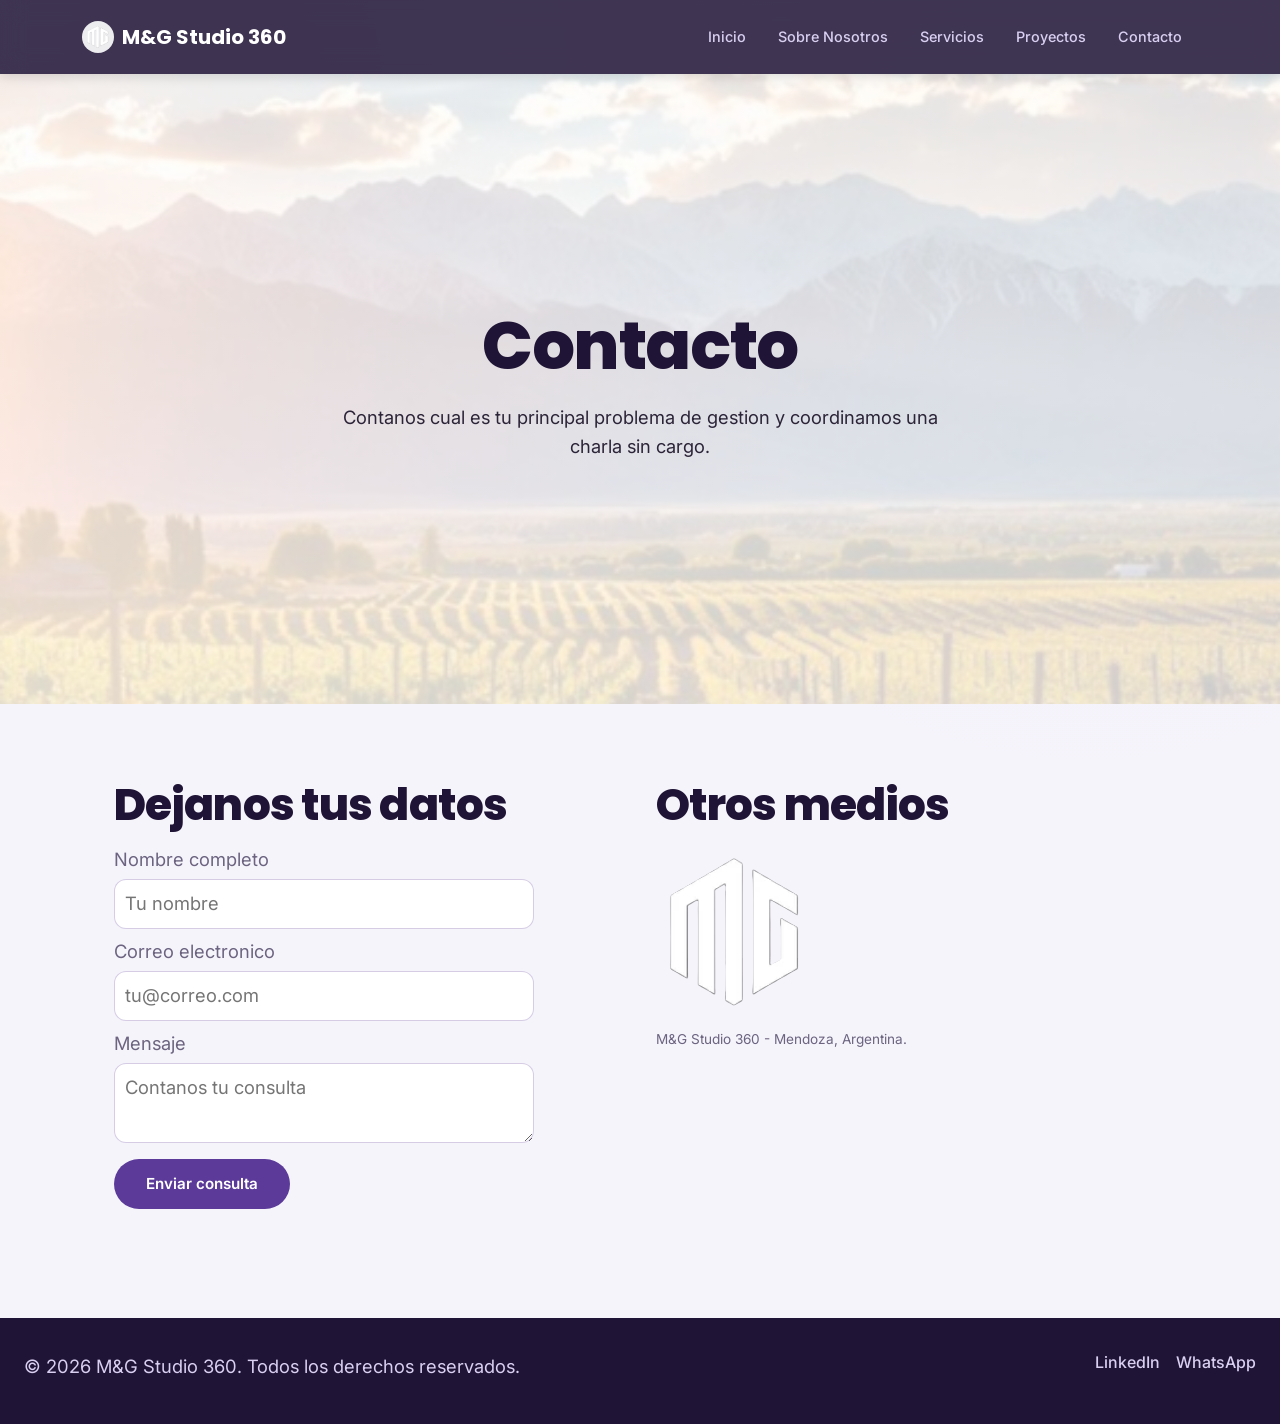
==== commit d196d079: "Actualizar estructura del sitio con archivos generados" ====
--- a/pages/contacto.html
+++ b/pages/contacto.html
@@ -11,8 +11,7 @@
 
   <!-- Entregable 2: fuentes de Google Fonts -->
   <link rel="preconnect" href="https://fonts.googleapis.com">
-  <link rel="preconnect" href="https://fonts.gstatic.com" crossorigin>
-  <link href="https://fonts.googleapis.com/css2?family=Poppins:wght@600;700;800&family=Inter:wght@400;500;600&display=swap" rel="stylesheet">
+  <link href="https://fonts.googleapis.com/css2?family=Poppins:wght@600;700&family=Inter:wght@400;500&display=swap" rel="stylesheet">
   <!-- Entregable 5: Bootstrap CSS via CDN -->
   <link href="https://cdn.jsdelivr.net/npm/bootstrap@5.3.3/dist/css/bootstrap.min.css" rel="stylesheet">
   <!-- Entregable 8: lib de animaciones (AOS) -->
@@ -39,17 +38,17 @@
             <li class="nav-item"><a class="nav-link" href="sobre-mi.html">Sobre Nosotros</a></li>
             <li class="nav-item"><a class="nav-link" href="servicios.html">Servicios</a></li>
             <li class="nav-item"><a class="nav-link" href="proyectos.html">Proyectos</a></li>
-            <li class="nav-item"><a class="nav-link activo" href="contacto.html" aria-current="page">Contacto</a></li>
+            <li class="nav-item"><a class="nav-link" href="contacto.html">Contacto</a></li>
           </ul>
         </div>
       </div>
     </nav>
   </header>
 
-  <main class="page-main">
+  <main>
     <section class="hero-full">
       <div class="section-inner">
-        <h1 class="hero-title">Contacto</h1>
+        <h1>Contacto</h1>
         <p>Contanos cual es tu principal problema de gestion y coordinamos una charla sin cargo.</p>
       </div>
     </section>
@@ -58,90 +57,41 @@
     <section class="section contacto-flex">
       <div class="contacto-form-col" data-aos="fade-right">
         <h2>Dejanos tus datos</h2>
-        <p>Completa el formulario y te escribimos para coordinar una videollamada de 30 minutos.</p>
-
         <form class="contact-form" action="#" method="post">
-          <!-- nombre y mail van al lado desde 640px, el resto a lo ancho -->
-          <div class="form-fila-doble">
-            <div class="form-row">
-              <label class="form-label" for="nombre">Nombre completo</label>
-              <input class="form-input" type="text" id="nombre" name="nombre" placeholder="Tu nombre" autocomplete="name" required>
-            </div>
-
-            <div class="form-row">
-              <label class="form-label" for="email">Correo electronico</label>
-              <input class="form-input" type="email" id="email" name="email" placeholder="tu@correo.com" autocomplete="email" required>
-            </div>
-          </div>
-
-          <div class="form-row">
-            <label class="form-label" for="empresa">Empresa</label>
-            <input class="form-input" type="text" id="empresa" name="empresa" placeholder="Nombre de tu empresa" autocomplete="organization">
-          </div>
-
-          <div class="form-row">
-            <label class="form-label" for="tema">Sobre que nos queres consultar</label>
-            <select class="form-input" id="tema" name="tema">
-              <option value="financiero">Control financiero</option>
-              <option value="proyectos">Gestion de proyectos</option>
-              <option value="activos">Control de activos y stock</option>
-              <option value="automatizacion">Automatizacion con IA</option>
-              <option value="otro">Otra consulta</option>
-            </select>
-          </div>
-
-          <div class="form-row">
-            <label class="form-label" for="mensaje">Mensaje</label>
-            <textarea class="form-input" id="mensaje" name="mensaje" placeholder="Contanos tu consulta" required></textarea>
-          </div>
-
-          <input class="btn form-enviar" type="submit" value="Enviar consulta">
-          <p class="form-nota">Usamos tus datos solo para responderte esta consulta.</p>
+          <p>
+            <label for="nombre">Nombre completo</label><br>
+            <input class="form-input" type="text" id="nombre" name="nombre" placeholder="Tu nombre" required>
+          </p>
+          <p>
+            <label for="email">Correo electronico</label><br>
+            <input class="form-input" type="email" id="email" name="email" placeholder="tu@correo.com" required>
+          </p>
+          <p>
+            <label for="mensaje">Mensaje</label><br>
+            <textarea class="form-input" id="mensaje" name="mensaje" placeholder="Contanos tu consulta"></textarea>
+          </p>
+          <p>
+            <input class="btn" type="submit" value="Enviar consulta">
+          </p>
         </form>
       </div>
 
       <div class="contacto-info-col" data-aos="fade-left">
         <h2>Otros medios</h2>
-        <p>Si preferis escribirnos directo, por aca tambien te respondemos.</p>
-
-        <ul class="datos-lista">
-          <li>
-            <span class="dato-label">WhatsApp</span>
-            <a href="https://wa.me/5492615087856" target="_blank" rel="noopener">+54 9 261 508-7856</a>
-          </li>
-          <li>
-            <span class="dato-label">LinkedIn</span>
-            <a href="https://www.linkedin.com/in/federico-mastrascusa-a8b022154/" target="_blank" rel="noopener">Federico Mastrascusa</a>
-          </li>
-          <li>
-            <span class="dato-label">Donde estamos</span>
-            Mendoza, Argentina. Trabajamos de forma remota con clientes de todo el pais.
-          </li>
-          <li>
-            <span class="dato-label">Como seguimos</span>
-            Coordinamos una videollamada de 30 minutos para entender el problema y ver si podemos ayudarte.
-          </li>
-        </ul>
-
-        <figure class="media-figure mt-4">
-          <img src="../assets/mendoza.jpg" alt="Vista de la ciudad de Mendoza con la cordillera de fondo" loading="lazy">
-          <figcaption>Nuestra base esta en Mendoza, Argentina.</figcaption>
+        <figure class="media-figure">
+          <img src="../assets/logo.png" alt="Logotipo de M&amp;G Studio 360">
+          <figcaption>M&amp;G Studio 360 - Mendoza, Argentina.</figcaption>
         </figure>
       </div>
     </section>
   </main>
 
   <footer class="site-footer">
-    <div class="footer-inner">
-      <div class="footer-texto">
-        <p>&copy; 2026 M&amp;G Studio 360. Todos los derechos reservados.</p>
-        <p class="footer-bajada">Consultoria y desarrollo de software a medida - Mendoza, Argentina.</p>
-      </div>
-      <ul class="social-list">
-        <li><a href="https://www.linkedin.com/in/federico-mastrascusa-a8b022154/" target="_blank" rel="noopener">LinkedIn</a></li>
-        <li><a href="https://wa.me/5492615087856" target="_blank" rel="noopener">WhatsApp</a></li>
-      </ul>
-    </div>
+    <p>&copy; 2026 M&amp;G Studio 360. Todos los derechos reservados.</p>
+    <ul class="social-list">
+      <li><a href="https://www.linkedin.com/in/federico-mastrascusa-a8b022154/" target="_blank">LinkedIn</a></li>
+      <li><a href="https://wa.me/5492615087856" target="_blank">WhatsApp</a></li>
+    </ul>
   </footer>
 
   <!-- Entregable 5: bootstrap JS bundle (trae popper) -->
--- a/styles/styles.css
+++ b/styles/styles.css
@@ -22,16 +22,10 @@
   text-decoration: none;
 }
 
-a:focus-visible {
-  outline: 2px solid #5b3a99;
-  outline-offset: 3px;
-  border-radius: 4px;
-}
-
 .page-grid {
   display: grid;
-  grid-template-areas: "hero" "quienes" "servicios" "problema" "alcance" "industrias" "trabajo" "cierre";
-  gap: 0;
+  grid-template-areas: "hero" "quienes" "problema" "alcance" "servicios" "industrias" "trabajo";
+  gap: 1rem;
 }
 
 .area-hero {
@@ -42,38 +36,30 @@
   grid-area: quienes;
 }
 
+.area-problema {
+  grid-area: problema;
+}
+
+.area-alcance {
+  grid-area: alcance;
+}
+
 .area-servicios {
   grid-area: servicios;
 }
 
-.area-problema {
-  grid-area: problema;
-}
-
-.area-alcance {
-  grid-area: alcance;
-}
-
 .area-industrias {
   grid-area: industrias;
 }
 
 .area-trabajo {
   grid-area: trabajo;
-}
-
-.area-cierre {
-  grid-area: cierre;
-}
-
-.page-main {
-  display: block;
 }
 
 .team-grid {
   display: grid;
   grid-template-areas: "titulo" "federico" "eugenio" "agostino";
-  gap: 1.25rem;
+  gap: 1rem;
 }
 
 .area-titulo {
@@ -94,55 +80,39 @@
 
 @media (min-width: 1024px) {
   .page-grid {
+    grid-template-areas: "hero hero" "quienes problema" "alcance alcance" "servicios industrias" "trabajo trabajo";
     grid-template-columns: 1fr 1fr;
-    grid-template-areas: "hero       hero" "quienes    servicios" "problema   problema" "alcance    alcance" "industrias industrias" "trabajo    trabajo" "cierre     cierre";
   }
   .team-grid {
-    grid-template-areas: "titulo   titulo  titulo" "federico eugenio agostino";
+    grid-template-areas: "titulo titulo titulo" "federico eugenio agostino";
     grid-template-columns: repeat(3, 1fr);
   }
 }
 .section {
-  width: 100%;
-  max-width: 1148px;
-  margin: 0 auto;
-  padding: clamp(3rem, 5.5vw, 4.5rem) 24px;
-}
-
-@media (min-width: 1024px) {
-  .area-quienes,
-  .area-servicios {
-    max-width: 574px;
-    margin-left: 0;
-    margin-right: 0;
-  }
-  .area-quienes {
-    justify-self: end;
-  }
-  .area-servicios {
-    justify-self: start;
-  }
-}
+  max-width: 1100px;
+  margin: 0 auto 1.5rem auto;
+  padding: clamp(3rem, 6vw, 5rem) 1.5rem;
+}
+
 .section-full,
 .hero-full {
   width: 100%;
-  padding: clamp(4rem, 7vw, 6rem) 24px;
+  padding: clamp(4rem, 8vw, 7rem) 1.5rem;
 }
 
 .hero-full {
-  min-height: 55vh;
+  min-height: 70vh;
   display: flex;
   align-items: center;
 }
 
 .section-inner {
-  width: 100%;
   max-width: 1100px;
   margin: 0 auto;
 }
 
 .hero-full {
-  background-image: linear-gradient(rgba(255, 255, 255, 0.88), rgba(255, 255, 255, 0.88)), url("../assets/mendoza-tupungato.jpg");
+  background-image: linear-gradient(rgba(255, 255, 255, 0.8), rgba(255, 255, 255, 0.8)), url("../assets/mendoza-tupungato.jpg");
   background-size: cover;
   background-position: center;
   background-attachment: fixed;
@@ -153,40 +123,48 @@
   }
 }
 
-.area-problema,
-.fondo-mza {
-  background-image: linear-gradient(rgba(255, 255, 255, 0.88), rgba(255, 255, 255, 0.88)), url("../assets/mendoza.jpg");
+.area-problema {
+  background-image: linear-gradient(rgba(255, 255, 255, 0.85), rgba(255, 255, 255, 0.85)), url("../assets/mendoza.jpg");
   background-size: cover;
   background-position: center;
   background-attachment: fixed;
 }
 @media (max-width: 768px) {
-  .area-problema,
-  .fondo-mza {
+  .area-problema {
     background-attachment: scroll;
   }
 }
 
-.area-alcance,
-.fondo-potrerillos {
-  background-image: linear-gradient(rgba(255, 255, 255, 0.88), rgba(255, 255, 255, 0.88)), url("../assets/mendoza-potrerillos.jpg");
+.area-alcance {
+  background-image: linear-gradient(rgba(255, 255, 255, 0.85), rgba(255, 255, 255, 0.85)), url("../assets/mendoza-potrerillos.jpg");
   background-size: cover;
   background-position: center;
   background-attachment: fixed;
 }
 @media (max-width: 768px) {
-  .area-alcance,
-  .fondo-potrerillos {
+  .area-alcance {
     background-attachment: scroll;
   }
 }
 
+.hero-full p,
+.section-full p {
+  color: #2c2438;
+}
+
 .section-tint {
-  background-color: rgba(91, 58, 153, 0.06);
+  background-color: rgba(91, 58, 153, 0.05);
+  border-radius: 20px;
 }
 
 .hero-full .section-inner {
   text-align: center;
+}
+
+.hero-banner {
+  max-width: 420px;
+  margin: 0 auto 2rem auto;
+  box-shadow: 0 12px 32px rgba(0, 0, 0, 0.15);
 }
 
 .hero-full p {
@@ -200,107 +178,37 @@
   flex-wrap: wrap;
   justify-content: center;
   gap: 0.5rem;
-  margin-top: 1.75rem;
+  margin-top: 1.5rem;
 }
 
 .highlight-list {
-  list-style: none;
-  display: grid;
-  gap: 0.85rem;
-  margin-top: 1.5rem;
+  padding-left: 1.2rem;
 }
 .highlight-list li {
-  position: relative;
-  padding-left: 2rem;
-  color: #2c2438;
-}
-.highlight-list li::before {
-  content: "";
-  position: absolute;
-  left: 0;
-  top: 0.55em;
-  width: 12px;
-  height: 12px;
-  border-radius: 4px;
-  background-color: #5b3a99;
-}
-
-.cta-band {
-  background-color: #1f1435;
-  text-align: center;
-}
-.cta-band h2 {
-  color: #ffffff;
-}
-.cta-band p {
-  color: #d9cff0;
-  max-width: 60ch;
-  margin-left: auto;
-  margin-right: auto;
-}
-.cta-band .btn {
-  margin-top: 1.75rem;
+  margin-bottom: 0.5rem;
 }
 
 .contacto-flex {
   display: flex;
   flex-direction: column;
-  gap: 2.5rem;
+  gap: 2rem;
 }
 @media (min-width: 1024px) {
   .contacto-flex {
     flex-direction: row;
     align-items: flex-start;
-    gap: 3.5rem;
-  }
-}
-
-.contacto-form-col {
-  flex: 1.4;
-}
-
+  }
+}
+
+.contacto-form-col,
 .contacto-info-col {
   flex: 1;
 }
 
-.contacto-info-col .media-figure img {
-  aspect-ratio: 4/3;
-  object-fit: cover;
-}
-
-.datos-lista {
-  list-style: none;
-  display: grid;
-  gap: 1.25rem;
-  margin-top: 0.5rem;
-}
-.datos-lista li {
-  border-left: 3px solid rgba(91, 58, 153, 0.4);
-  padding-left: 1rem;
-}
-.datos-lista a {
-  font-weight: 500;
-}
-.datos-lista a:hover {
-  text-decoration: underline;
-}
-
-.dato-label {
-  display: block;
-  font-family: "Poppins", sans-serif;
-  font-size: 0.78rem;
-  font-weight: 600;
-  letter-spacing: 0.08em;
-  text-transform: uppercase;
-  color: #6c6480;
-  margin-bottom: 0.15rem;
-}
-
 .media-figure {
   margin: 0;
 }
 .media-figure img {
-  width: 100%;
   max-width: 100%;
   border-radius: 20px;
   display: block;
@@ -308,40 +216,7 @@
 .media-figure figcaption {
   font-size: 0.85rem;
   color: #6c6480;
-  margin-top: 0.6rem;
-}
-
-.hero-full p,
-.hero-full .media-figure figcaption,
-.area-problema p,
-.area-problema .media-figure figcaption,
-.area-alcance p,
-.area-alcance .media-figure figcaption,
-.fondo-mza p,
-.fondo-mza .media-figure figcaption,
-.fondo-potrerillos p,
-.fondo-potrerillos .media-figure figcaption {
-  color: #2c2438;
-}
-.hero-full .card p,
-.hero-full .card .media-figure figcaption,
-.area-problema .card p,
-.area-problema .card .media-figure figcaption,
-.area-alcance .card p,
-.area-alcance .card .media-figure figcaption,
-.fondo-mza .card p,
-.fondo-mza .card .media-figure figcaption,
-.fondo-potrerillos .card p,
-.fondo-potrerillos .card .media-figure figcaption {
-  color: #6c6480;
-}
-
-.hero-banner {
-  max-width: 520px;
-  margin: 2rem auto 0 auto;
-  border-radius: 20px;
-  overflow: hidden;
-  box-shadow: 0 12px 32px rgba(0, 0, 0, 0.15);
+  margin-top: 0.5rem;
 }
 
 h1, h2, h3 {
@@ -350,7 +225,6 @@
   letter-spacing: -0.02em;
   line-height: 1.1;
   color: #1f1435;
-  text-wrap: balance;
 }
 
 h1 {
@@ -360,52 +234,28 @@
 
 h2 {
   font-size: clamp(1.8rem, 3vw + 1rem, 2.75rem);
-  margin-bottom: 1.25rem;
+  margin-bottom: 1rem;
 }
 
 h3 {
   font-size: clamp(1.15rem, 1vw + 1rem, 1.4rem);
   letter-spacing: -0.01em;
-  margin-bottom: 0.6rem;
+  margin-bottom: 0.5rem;
 }
 
 p {
   font-size: clamp(1rem, 0.4vw + 0.95rem, 1.15rem);
   font-weight: 400;
   color: #6c6480;
-  margin-bottom: 1rem;
-}
-
-p:last-child {
-  margin-bottom: 0;
-}
-
-.section > p,
-.section-inner > p {
-  max-width: 70ch;
-}
-
-.texto-chico {
-  font-size: 0.85rem;
-  color: #6c6480;
-}
-
-.site-header {
-  position: sticky;
-  top: 0;
-  z-index: 20;
+  margin-bottom: 0.5rem;
 }
 
 .site-header .navbar {
-  background-color: rgba(31, 20, 53, 0.88);
+  background-color: rgba(31, 20, 53, 0.85);
   backdrop-filter: blur(12px);
   -webkit-backdrop-filter: blur(12px);
-  padding: 0.85rem 0;
+  padding: 1rem 0;
   box-shadow: 0 2px 12px rgba(0, 0, 0, 0.15);
-}
-
-.site-header .navbar > .container {
-  max-width: 1100px;
 }
 
 .logo {
@@ -415,30 +265,14 @@
   display: flex;
   align-items: center;
   gap: 0.5rem;
-  transition: opacity 0.2s ease;
-}
-.logo:hover, .logo:focus {
-  color: #ffffff;
-  opacity: 0.85;
 }
 
 .logo-img {
-  width: 34px;
-  height: 34px;
+  width: 32px;
+  height: 32px;
   border-radius: 50%;
   background-color: rgba(255, 255, 255, 0.9);
   padding: 3px;
-}
-
-.site-header .navbar-toggler {
-  border-color: rgba(255, 255, 255, 0.35);
-  border-radius: 12px;
-  padding: 0.35rem 0.6rem;
-}
-.site-header .navbar-toggler:focus {
-  outline: 2px solid #8b6fd1;
-  outline-offset: 2px;
-  box-shadow: none;
 }
 
 .site-header .nav-list .nav-link {
@@ -462,79 +296,39 @@
   background-color: rgba(139, 111, 209, 0.3);
 }
 
-.site-header .nav-list .nav-link.activo {
-  color: #ffffff;
-  background-color: rgba(139, 111, 209, 0.22);
-}
-
-@media (max-width: 991px) {
-  .site-header .nav-list {
-    padding-top: 0.75rem;
-    padding-bottom: 0.25rem;
-    gap: 0.25rem;
-  }
-}
 .site-footer {
   background-color: #1f1435;
   color: #d9cff0;
-  padding: 2.5rem 24px;
-}
-
-.footer-inner {
-  max-width: 1100px;
-  margin: 0 auto;
+  padding: 2rem 1.5rem;
+  text-align: center;
   display: flex;
   flex-direction: column;
   align-items: center;
-  text-align: center;
-  gap: 1.25rem;
+  gap: 0.75rem;
+}
+.site-footer p {
+  color: #d9cff0;
 }
 @media (min-width: 1024px) {
-  .footer-inner {
+  .site-footer {
     flex-direction: row;
     justify-content: space-between;
-    align-items: center;
     text-align: left;
   }
-}
-
-.site-footer p {
-  color: #d9cff0;
-  margin-bottom: 0;
-}
-
-.footer-texto {
-  display: grid;
-  gap: 0.3rem;
-}
-
-.footer-bajada {
-  font-size: 0.85rem;
 }
 
 .social-list {
   list-style: none;
   display: flex;
   justify-content: center;
-  gap: 1.25rem;
-  margin: 0;
+  gap: 1rem;
 }
 .social-list a {
   color: #d9cff0;
   font-weight: 500;
-  transition: color 0.2s ease;
-}
-.social-list a:hover {
-  color: #ffffff;
-  text-decoration: underline;
-}
-.social-list a:focus-visible {
-  outline: 2px solid #8b6fd1;
-  outline-offset: 3px;
 }
 
 .btn {
-  display: inline-block;
   background-color: #5b3a99;
   color: #ffffff;
   border: none;
@@ -543,15 +337,11 @@
   font-family: "Inter", sans-serif;
   font-weight: 600;
   font-size: 0.95rem;
-  line-height: 1.4;
-  text-align: center;
-  text-decoration: none;
   cursor: pointer;
   transition: background-color 0.2s ease;
 }
 .btn:hover {
   background-color: #472c78;
-  color: #ffffff;
 }
 .btn:focus {
   outline: 2px solid #8b6fd1;
@@ -562,25 +352,12 @@
   transform: scale(0.98);
 }
 
-.btn-claro {
-  background-color: #ffffff;
-  color: #472c78;
-}
-.btn-claro:hover {
-  background-color: #d9cff0;
-  color: #472c78;
-}
-.btn-claro:active {
-  background-color: #d9cff0;
-  color: #362060;
-}
-
 .card {
-  background-color: rgba(255, 255, 255, 0.95);
+  background-color: rgba(255, 255, 255, 0.9);
   border: none;
   border-radius: 20px;
   padding: 28px;
-  margin-bottom: 0;
+  margin-bottom: 1.5rem;
   box-shadow: 0 4px 20px rgba(0, 0, 0, 0.06);
   transition: transform 0.25s ease;
 }
@@ -588,118 +365,19 @@
   transform: translateY(-6px);
   box-shadow: 0 16px 32px rgba(91, 58, 153, 0.15);
 }
-.card .media-figure {
-  margin-bottom: 1rem;
-}
-.card h3 + .media-figure {
-  margin-top: 0.25rem;
-}
-
-.card .media-figure img {
-  aspect-ratio: 16/10;
-  object-fit: cover;
-}
-
-.team-grid .card .media-figure img {
-  aspect-ratio: 1/1;
-  object-position: top center;
-}
-
-.carousel {
-  border-radius: 20px;
-  overflow: hidden;
-  box-shadow: 0 4px 20px rgba(0, 0, 0, 0.06);
-}
-
-.carousel-item img {
-  height: clamp(240px, 42vw, 460px);
-  object-fit: cover;
-}
-
-.carousel-control-prev,
-.carousel-control-next {
-  width: 12%;
-}
-
-.carousel-control-prev {
-  background-image: linear-gradient(to right, rgba(0, 0, 0, 0.45), transparent);
-}
-
-.carousel-control-next {
-  background-image: linear-gradient(to left, rgba(0, 0, 0, 0.45), transparent);
-}
 
 .contact-form {
-  display: grid;
-  gap: 1.1rem;
-  max-width: 560px;
-  margin-top: 1.5rem;
-}
-
-.form-row {
-  display: flex;
-  flex-direction: column;
-  gap: 0.35rem;
-}
-
-.form-fila-doble {
-  display: grid;
-  gap: 1.1rem;
-}
-@media (min-width: 640px) {
-  .form-fila-doble {
-    grid-template-columns: 1fr 1fr;
-  }
-}
-
-.form-label {
-  font-weight: 500;
-  font-size: 0.9rem;
-  color: #2c2438;
+  max-width: 420px;
 }
 
 .form-input {
   width: 100%;
-  padding: 0.75rem 1rem;
-  border: 1px solid #e3ddf2;
+  padding: 0.6rem;
+  margin-top: 0.25rem;
+  border: 1px solid rgba(91, 58, 153, 0.25);
   border-radius: 12px;
-  background-color: #ffffff;
   font-family: "Inter", sans-serif;
-  font-size: 0.95rem;
-  color: #2c2438;
-  transition: border-color 0.2s ease;
-}
-.form-input::placeholder {
-  color: #6c6480;
-}
-.form-input:hover {
-  border-color: rgba(91, 58, 153, 0.5);
-}
-.form-input:focus {
-  outline: 2px solid #8b6fd1;
-  outline-offset: 1px;
-  border-color: #5b3a99;
-}
-
-textarea.form-input {
-  min-height: 150px;
-  resize: vertical;
-}
-
-.form-nota {
-  font-size: 0.85rem;
-  color: #6c6480;
-  margin-bottom: 0;
-}
-
-.form-enviar {
-  justify-self: start;
-  width: 100%;
-}
-@media (min-width: 640px) {
-  .form-enviar {
-    width: auto;
-  }
+  box-sizing: border-box;
 }
 
 @keyframes fadeInUp {
@@ -716,14 +394,6 @@
   animation: fadeInUp 0.8s ease both;
 }
 
-.hero-full .section-inner > p {
-  animation: fadeInUp 0.8s 0.15s ease both;
-}
-
-.hero-badges {
-  animation: fadeInUp 0.8s 0.3s ease both;
-}
-
 @keyframes pulso {
   0%, 100% {
     box-shadow: 0 0 0 0 rgba(91, 58, 153, 0.35);
@@ -756,26 +426,13 @@
   transform: scale(1.04);
 }
 
-.cards-grid-3, .cards-grid {
+.cards-grid {
   display: grid;
   grid-template-columns: 1fr;
-  gap: 1.5rem;
+  gap: 1.25rem;
 }
 @media (min-width: 1024px) {
-  .cards-grid-3, .cards-grid {
+  .cards-grid {
     grid-template-columns: repeat(2, 1fr);
   }
 }
-
-.cards-grid {
-  margin-top: 2rem;
-}
-
-.cards-grid-3 {
-  margin-top: 2rem;
-}
-@media (min-width: 1024px) {
-  .cards-grid-3 {
-    grid-template-columns: repeat(3, 1fr);
-  }
-}
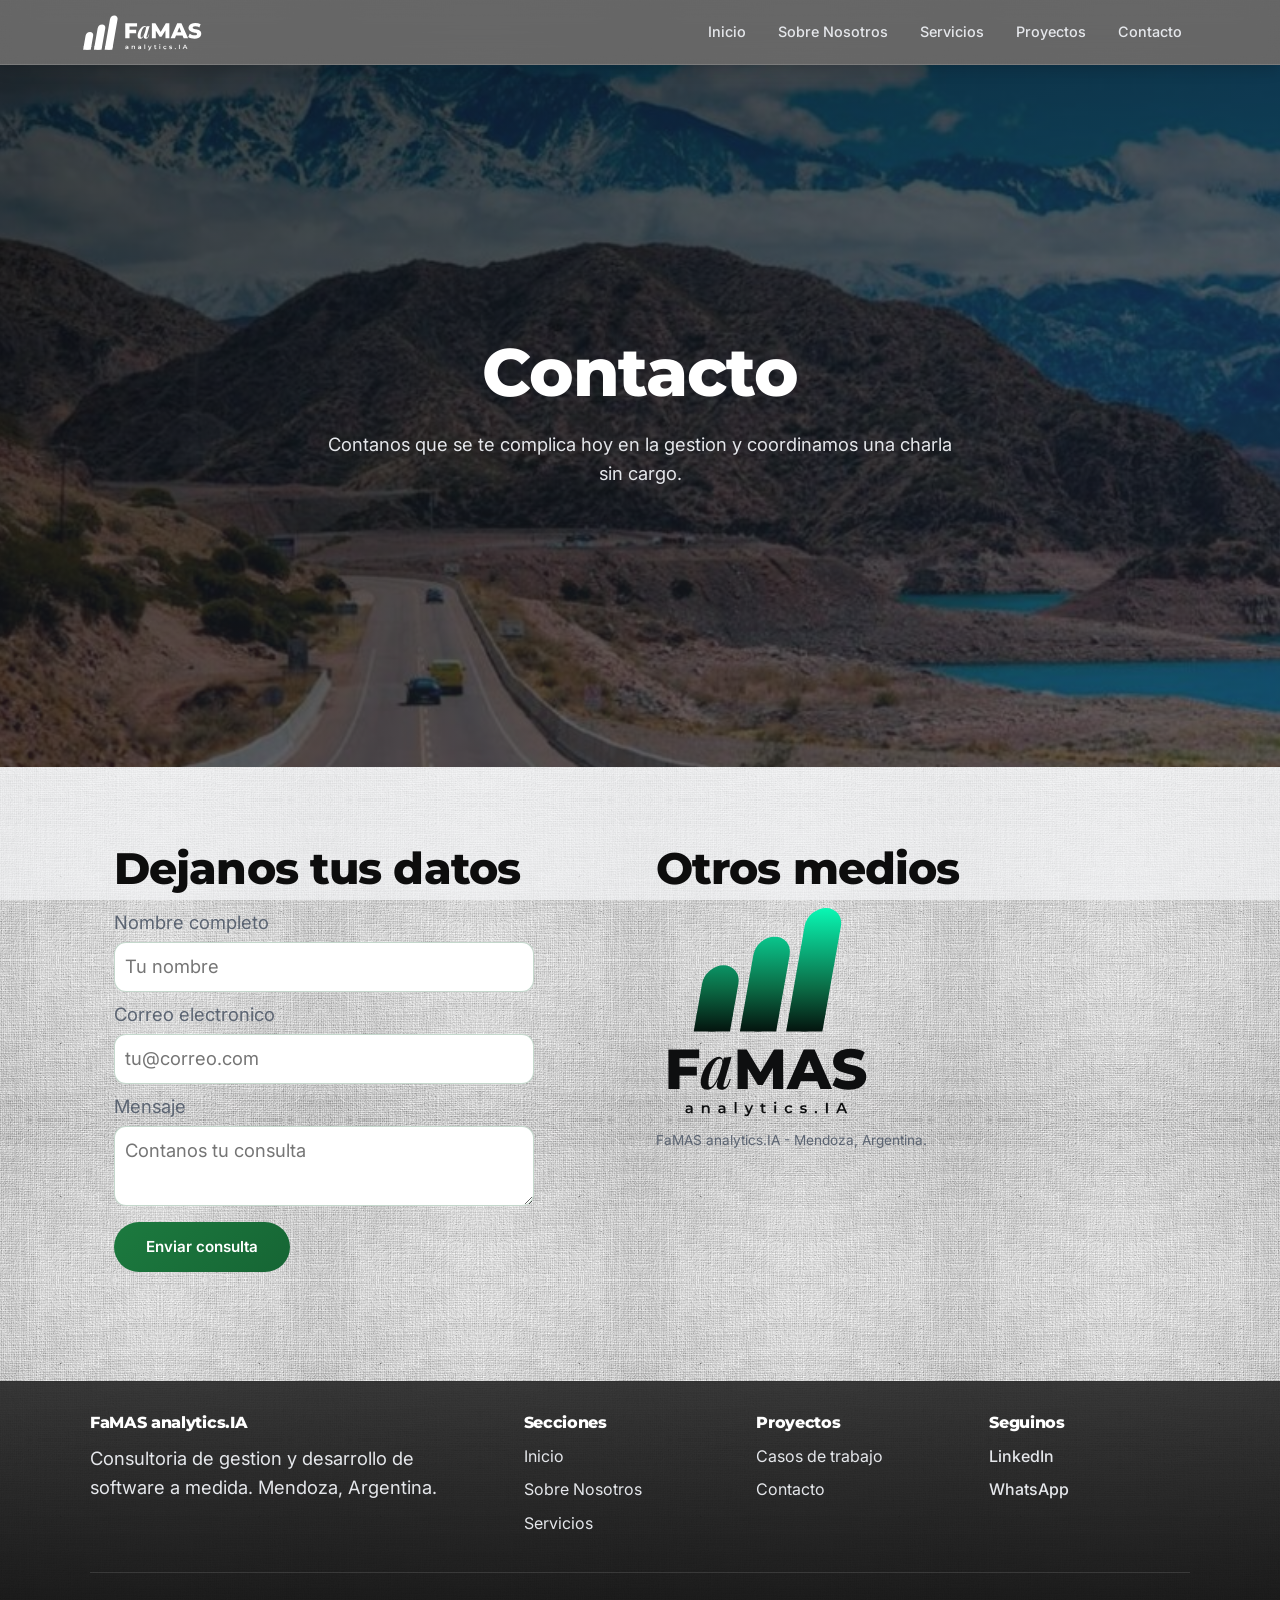
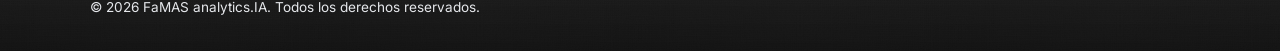
==== commit e5504ce7: "rediseño como trabajamos con botones numerados y transicion suave, galerias de tableros y proyectos " ====
--- a/pages/contacto.html
+++ b/pages/contacto.html
@@ -3,15 +3,16 @@
 <head>
   <meta charset="UTF-8">
   <meta name="viewport" content="width=device-width, initial-scale=1.0">
-  <title>Contacto | M&amp;G Studio 360 - Consultoria en Mendoza</title>
+  <title>Contacto | FaMAS analytics.IA - Consultoria en Mendoza</title>
+  <link rel="icon" type="image/svg+xml" href="../assets/favicon.svg">
 
   <!-- Entregable 9: SEO on-page -->
-  <meta name="description" content="Contacta a M&amp;G Studio 360 para coordinar una charla sin cargo sobre control de gestion y desarrollo de software a medida en Mendoza.">
+  <meta name="description" content="Escribinos a FaMAS analytics.IA y coordinamos una charla sin cargo sobre control de gestion y desarrollo de software a medida en Mendoza.">
   <meta name="keywords" content="contacto consultoria Mendoza, diagnostico sin cargo, presupuesto desarrollo web">
 
   <!-- Entregable 2: fuentes de Google Fonts -->
   <link rel="preconnect" href="https://fonts.googleapis.com">
-  <link href="https://fonts.googleapis.com/css2?family=Poppins:wght@600;700&family=Inter:wght@400;500&display=swap" rel="stylesheet">
+  <link href="https://fonts.googleapis.com/css2?family=Inter:wght@400;500&family=Montserrat:wght@600;700;800&family=Playfair+Display:ital,wght@1,600&display=swap" rel="stylesheet">
   <!-- Entregable 5: Bootstrap CSS via CDN -->
   <link href="https://cdn.jsdelivr.net/npm/bootstrap@5.3.3/dist/css/bootstrap.min.css" rel="stylesheet">
   <!-- Entregable 8: lib de animaciones (AOS) -->
@@ -26,8 +27,8 @@
     <nav class="navbar navbar-expand-lg navbar-dark">
       <div class="container">
         <a class="navbar-brand logo" href="../index.html">
-          <img src="../assets/logo.png" alt="Logo M&amp;G Studio 360" class="logo-img">
-          M&amp;G Studio 360
+          <!-- logo en svg, se ve nitido en cualquier tamaño -->
+          <img class="logo-img" src="../assets/logo-famas-horizontal-blanco.svg" alt="Logo de FaMAS analytics.IA">
         </a>
         <button class="navbar-toggler" type="button" data-bs-toggle="collapse" data-bs-target="#menuPrincipal" aria-controls="menuPrincipal" aria-expanded="false" aria-label="Abrir menu de navegacion">
           <span class="navbar-toggler-icon"></span>
@@ -46,16 +47,16 @@
   </header>
 
   <main>
-    <section class="hero-full">
+    <section class="hero-full seccion-oscura">
       <div class="section-inner">
         <h1>Contacto</h1>
-        <p>Contanos cual es tu principal problema de gestion y coordinamos una charla sin cargo.</p>
+        <p>Contanos que se te complica hoy en la gestion y coordinamos una charla sin cargo.</p>
       </div>
     </section>
 
     <!-- Entregable 8: layout responsive propio de esta pagina (columna en mobile, 2 columnas desde 1024px) -->
     <section class="section contacto-flex">
-      <div class="contacto-form-col" data-aos="fade-right">
+      <div class="contacto-form-col" data-aos="fade-up">
         <h2>Dejanos tus datos</h2>
         <form class="contact-form" action="#" method="post">
           <p>
@@ -76,22 +77,51 @@
         </form>
       </div>
 
-      <div class="contacto-info-col" data-aos="fade-left">
+      <div class="contacto-info-col" data-aos="fade-up">
         <h2>Otros medios</h2>
         <figure class="media-figure">
-          <img src="../assets/logo.png" alt="Logotipo de M&amp;G Studio 360">
-          <figcaption>M&amp;G Studio 360 - Mendoza, Argentina.</figcaption>
+          <img src="../assets/logo-famas-color.svg" alt="Logotipo de FaMAS analytics.IA: tres barras verdes ascendentes junto al nombre">
+          <figcaption>FaMAS analytics.IA - Mendoza, Argentina.</figcaption>
         </figure>
       </div>
     </section>
   </main>
 
+  <!-- Entregable 1: footer con columnas, copyright y redes -->
   <footer class="site-footer">
-    <p>&copy; 2026 M&amp;G Studio 360. Todos los derechos reservados.</p>
-    <ul class="social-list">
-      <li><a href="https://www.linkedin.com/in/federico-mastrascusa-a8b022154/" target="_blank">LinkedIn</a></li>
-      <li><a href="https://wa.me/5492615087856" target="_blank">WhatsApp</a></li>
-    </ul>
+    <div class="footer-grid">
+      <div class="footer-col">
+        <h2 class="footer-marca">FaMAS analytics.IA</h2>
+        <p>Consultoria de gestion y desarrollo de software a medida. Mendoza, Argentina.</p>
+      </div>
+
+      <div class="footer-col">
+        <h2>Secciones</h2>
+        <ul class="footer-lista">
+          <li><a href="../index.html">Inicio</a></li>
+          <li><a href="../pages/sobre-mi.html">Sobre Nosotros</a></li>
+          <li><a href="../pages/servicios.html">Servicios</a></li>
+        </ul>
+      </div>
+
+      <div class="footer-col">
+        <h2>Proyectos</h2>
+        <ul class="footer-lista">
+          <li><a href="../pages/proyectos.html">Casos de trabajo</a></li>
+          <li><a href="../pages/contacto.html">Contacto</a></li>
+        </ul>
+      </div>
+
+      <div class="footer-col">
+        <h2>Seguinos</h2>
+        <ul class="social-list footer-lista">
+          <li><a href="https://www.linkedin.com/in/federico-mastrascusa-a8b022154/" target="_blank">LinkedIn</a></li>
+          <li><a href="https://wa.me/5492615087856" target="_blank">WhatsApp</a></li>
+        </ul>
+      </div>
+    </div>
+
+    <p class="footer-legal">&copy; 2026 FaMAS analytics.IA. Todos los derechos reservados.</p>
   </footer>
 
   <!-- Entregable 5: bootstrap JS bundle (trae popper) -->
--- a/styles/styles.css
+++ b/styles/styles.css
@@ -10,21 +10,23 @@
 
 body {
   font-family: "Inter", sans-serif;
-  color: #2c2438;
+  color: #111111;
   line-height: 1.6;
-  background-color: #f6f4fb;
-  background-image: radial-gradient(circle at 15% 10%, rgba(91, 58, 153, 0.06), transparent 45%), radial-gradient(circle at 85% 30%, rgba(139, 111, 209, 0.08), transparent 40%);
-  background-attachment: fixed;
+  background-color: #ffffff;
+  background-image: linear-gradient(180deg, rgba(255, 255, 255, 0.85), rgba(243, 244, 246, 0.72)), url("../assets/textura-lino.jpg");
+  background-repeat: no-repeat, repeat;
+  background-size: auto, 320px 320px;
+  background-attachment: fixed, scroll;
 }
 
 a {
-  color: #5b3a99;
+  color: #166534;
   text-decoration: none;
 }
 
 .page-grid {
   display: grid;
-  grid-template-areas: "hero" "quienes" "problema" "alcance" "servicios" "industrias" "trabajo";
+  grid-template-areas: "hero" "problema" "fases" "servicios" "industrias" "trabajo" "galeria" "faq" "quienes" "cierre";
   gap: 1rem;
 }
 
@@ -32,33 +34,45 @@
   grid-area: hero;
 }
 
+.area-problema {
+  grid-area: problema;
+}
+
+.area-fases {
+  grid-area: fases;
+}
+
+.area-servicios {
+  grid-area: servicios;
+}
+
+.area-industrias {
+  grid-area: industrias;
+}
+
+.area-trabajo {
+  grid-area: trabajo;
+}
+
+.area-galeria {
+  grid-area: galeria;
+}
+
+.area-faq {
+  grid-area: faq;
+}
+
 .area-quienes {
   grid-area: quienes;
 }
 
-.area-problema {
-  grid-area: problema;
-}
-
-.area-alcance {
-  grid-area: alcance;
-}
-
-.area-servicios {
-  grid-area: servicios;
-}
-
-.area-industrias {
-  grid-area: industrias;
-}
-
-.area-trabajo {
-  grid-area: trabajo;
+.area-cierre {
+  grid-area: cierre;
 }
 
 .team-grid {
   display: grid;
-  grid-template-areas: "titulo" "federico" "eugenio" "agostino";
+  grid-template-areas: "titulo" "federico" "francisco" "agostino" "cobos";
   gap: 1rem;
 }
 
@@ -70,22 +84,31 @@
   grid-area: federico;
 }
 
-.area-eugenio {
-  grid-area: eugenio;
+.area-francisco {
+  grid-area: francisco;
 }
 
 .area-agostino {
   grid-area: agostino;
 }
 
+.area-cobos {
+  grid-area: cobos;
+}
+
+@media (min-width: 768px) {
+  .team-grid {
+    grid-template-areas: "titulo titulo" "federico francisco" "agostino cobos";
+    grid-template-columns: repeat(2, 1fr);
+  }
+}
 @media (min-width: 1024px) {
   .page-grid {
-    grid-template-areas: "hero hero" "quienes problema" "alcance alcance" "servicios industrias" "trabajo trabajo";
-    grid-template-columns: 1fr 1fr;
+    grid-template-areas: "hero" "problema" "fases" "servicios" "industrias" "trabajo" "faq" "quienes" "cierre";
   }
   .team-grid {
-    grid-template-areas: "titulo titulo titulo" "federico eugenio agostino";
-    grid-template-columns: repeat(3, 1fr);
+    grid-template-areas: "titulo titulo titulo titulo" "federico francisco agostino cobos";
+    grid-template-columns: repeat(4, 1fr);
   }
 }
 .section {
@@ -100,19 +123,35 @@
   padding: clamp(4rem, 8vw, 7rem) 1.5rem;
 }
 
-.hero-full {
-  min-height: 70vh;
-  display: flex;
-  align-items: center;
-}
-
 .section-inner {
   max-width: 1100px;
   margin: 0 auto;
 }
 
+.seccion-oscura {
+  color: #ffffff;
+  text-align: center;
+}
+.seccion-oscura h1,
+.seccion-oscura h2,
+.seccion-oscura h3 {
+  color: #ffffff;
+}
+.seccion-oscura p {
+  color: #e5e7eb;
+  max-width: 640px;
+  margin-left: auto;
+  margin-right: auto;
+}
+.seccion-oscura .alterno-antetitulo {
+  color: #4ade80;
+}
+
 .hero-full {
-  background-image: linear-gradient(rgba(255, 255, 255, 0.8), rgba(255, 255, 255, 0.8)), url("../assets/mendoza-tupungato.jpg");
+  min-height: 78vh;
+  display: flex;
+  align-items: center;
+  background-image: linear-gradient(160deg, rgba(13, 13, 13, 0.8), rgba(31, 41, 55, 0.62)), url("../assets/mendoza-potrerillos.jpg");
   background-size: cover;
   background-position: center;
   background-attachment: fixed;
@@ -123,52 +162,8 @@
   }
 }
 
-.area-problema {
-  background-image: linear-gradient(rgba(255, 255, 255, 0.85), rgba(255, 255, 255, 0.85)), url("../assets/mendoza.jpg");
-  background-size: cover;
-  background-position: center;
-  background-attachment: fixed;
-}
-@media (max-width: 768px) {
-  .area-problema {
-    background-attachment: scroll;
-  }
-}
-
-.area-alcance {
-  background-image: linear-gradient(rgba(255, 255, 255, 0.85), rgba(255, 255, 255, 0.85)), url("../assets/mendoza-potrerillos.jpg");
-  background-size: cover;
-  background-position: center;
-  background-attachment: fixed;
-}
-@media (max-width: 768px) {
-  .area-alcance {
-    background-attachment: scroll;
-  }
-}
-
-.hero-full p,
-.section-full p {
-  color: #2c2438;
-}
-
-.section-tint {
-  background-color: rgba(91, 58, 153, 0.05);
-  border-radius: 20px;
-}
-
-.hero-full .section-inner {
-  text-align: center;
-}
-
-.hero-banner {
-  max-width: 420px;
-  margin: 0 auto 2rem auto;
-  box-shadow: 0 12px 32px rgba(0, 0, 0, 0.15);
-}
-
-.hero-full p {
-  max-width: 640px;
+.hero-full .hero-title {
+  max-width: 900px;
   margin-left: auto;
   margin-right: auto;
 }
@@ -215,16 +210,133 @@
 }
 .media-figure figcaption {
   font-size: 0.85rem;
-  color: #6c6480;
+  color: #5b6472;
   margin-top: 0.5rem;
 }
 
+.contacto-info-col .media-figure img {
+  max-width: 220px;
+}
+
+.hero-acciones {
+  display: flex;
+  flex-wrap: wrap;
+  justify-content: center;
+  gap: 1rem;
+  margin-top: 2rem;
+}
+
+.bloque-alterno {
+  max-width: 1100px;
+  margin: 0 auto 1.5rem auto;
+  padding: clamp(2rem, 5vw, 4rem) 1.5rem;
+  display: grid;
+  grid-template-columns: 1fr;
+  gap: 2rem;
+}
+@media (min-width: 1024px) {
+  .bloque-alterno {
+    grid-template-columns: 1fr 1fr;
+    align-items: center;
+    gap: 3rem;
+  }
+}
+
+.alterno-texto {
+  background-color: rgba(255, 255, 255, 0.92);
+  border-radius: 20px;
+  box-shadow: 0 4px 20px rgba(0, 0, 0, 0.06);
+  padding: clamp(1.5rem, 4vw, 3rem);
+}
+
+.alterno-antetitulo {
+  text-transform: uppercase;
+  letter-spacing: 2px;
+  font-size: 0.75rem;
+  font-weight: 600;
+  color: #166534;
+  margin-bottom: 0.5rem;
+}
+
+.area-trabajo .alterno-texto {
+  background-color: transparent;
+  box-shadow: none;
+  padding-left: 0;
+  padding-right: 0;
+}
+
+.alterno-img img {
+  width: 100%;
+  border-radius: 20px;
+  box-shadow: 0 16px 40px rgba(0, 0, 0, 0.12);
+}
+
+.pasos-lista {
+  padding-left: 1.25rem;
+}
+.pasos-lista li {
+  margin-bottom: 1.25rem;
+}
+.pasos-lista h3 {
+  margin-bottom: 0.25rem;
+}
+.pasos-lista p {
+  margin: 0;
+}
+
+.clientes-cards {
+  display: flex;
+  flex-direction: column;
+  gap: 1rem;
+  margin-top: 1.5rem;
+}
+
+.card-mini {
+  background-color: rgba(255, 255, 255, 0.92);
+  border-radius: 20px;
+  box-shadow: 0 4px 20px rgba(0, 0, 0, 0.06);
+  padding: 18px 22px;
+  transition: transform 0.2s ease;
+}
+.card-mini h3 {
+  margin: 0 0 0.25rem 0;
+  font-size: 1.05rem;
+}
+.card-mini p {
+  margin: 0;
+}
+.card-mini:hover {
+  transform: translateX(4px);
+}
+
+.servicios-banner {
+  background-image: url("../assets/fondo2.jpg");
+  background-size: cover;
+  background-position: center;
+  height: clamp(150px, 22vw, 250px);
+  border-radius: 20px;
+  margin: 1.25rem 0 0.5rem 0;
+  box-shadow: 0 10px 26px rgba(0, 0, 0, 0.12);
+  opacity: 0.8;
+}
+
+.pie-galeria {
+  text-align: center;
+  color: #5b6472;
+  font-size: 0.9rem;
+  margin-top: 0.75rem;
+}
+
+.fondo-suave {
+  opacity: 0.8;
+}
+
 h1, h2, h3 {
-  font-family: "Poppins", sans-serif;
+  font-family: "Montserrat", sans-serif;
   font-weight: 800;
   letter-spacing: -0.02em;
   line-height: 1.1;
-  color: #1f1435;
+  color: #0d0d0d;
 }
 
 h1 {
@@ -246,20 +358,33 @@
 p {
   font-size: clamp(1rem, 0.4vw + 0.95rem, 1.15rem);
   font-weight: 400;
-  color: #6c6480;
+  color: #5b6472;
   margin-bottom: 0.5rem;
 }
 
+.site-header {
+  position: sticky;
+  top: 0;
+  z-index: 20;
+}
+
 .site-header .navbar {
-  background-color: rgba(31, 20, 53, 0.85);
-  backdrop-filter: blur(12px);
-  -webkit-backdrop-filter: blur(12px);
-  padding: 1rem 0;
-  box-shadow: 0 2px 12px rgba(0, 0, 0, 0.15);
+  background-color: rgba(13, 13, 13, 0.62);
+  backdrop-filter: blur(14px) saturate(140%);
+  -webkit-backdrop-filter: blur(14px) saturate(140%);
+  border-bottom: 1px solid rgba(255, 255, 255, 0.14);
+  padding: 0.5rem 0;
+  box-shadow: 0 2px 16px rgba(0, 0, 0, 0.2);
+}
+
+.site-header .navbar .container {
+  display: flex;
+  justify-content: space-between;
+  align-items: center;
 }
 
 .logo {
-  font-family: "Poppins", sans-serif;
+  font-family: "Montserrat", sans-serif;
   font-weight: 700;
   color: #ffffff;
   display: flex;
@@ -268,15 +393,12 @@
 }
 
 .logo-img {
-  width: 32px;
-  height: 32px;
-  border-radius: 50%;
-  background-color: rgba(255, 255, 255, 0.9);
-  padding: 3px;
+  height: 38px;
+  width: auto;
 }
 
 .site-header .nav-list .nav-link {
-  color: #d9cff0;
+  color: #e5e7eb;
   font-weight: 500;
   font-size: 0.9rem;
   transition: color 0.2s ease;
@@ -285,20 +407,21 @@
 }
 .site-header .nav-list .nav-link:hover {
   color: #ffffff;
-  background-color: rgba(139, 111, 209, 0.15);
+  background-color: rgba(74, 222, 128, 0.15);
 }
 .site-header .nav-list .nav-link:focus {
-  outline: 2px solid #8b6fd1;
+  outline: 2px solid #4ade80;
   outline-offset: 2px;
 }
 .site-header .nav-list .nav-link:active {
   color: #ffffff;
-  background-color: rgba(139, 111, 209, 0.3);
+  background-color: rgba(74, 222, 128, 0.3);
 }
 
 .site-footer {
-  background-color: #1f1435;
-  color: #d9cff0;
+  background-image: linear-gradient(180deg, rgba(38, 38, 38, 0.9), rgba(13, 13, 13, 0.96));
+  border-top: 1px solid rgba(255, 255, 255, 0.12);
+  color: #e5e7eb;
   padding: 2rem 1.5rem;
   text-align: center;
   display: flex;
@@ -307,12 +430,10 @@
   gap: 0.75rem;
 }
 .site-footer p {
-  color: #d9cff0;
+  color: #e5e7eb;
 }
 @media (min-width: 1024px) {
   .site-footer {
-    flex-direction: row;
-    justify-content: space-between;
     text-align: left;
   }
 }
@@ -320,16 +441,67 @@
 .social-list {
   list-style: none;
   display: flex;
-  justify-content: center;
-  gap: 1rem;
+  flex-direction: column;
+  gap: 0.5rem;
 }
 .social-list a {
-  color: #d9cff0;
+  color: #e5e7eb;
   font-weight: 500;
 }
 
+.footer-grid {
+  width: 100%;
+  max-width: 1100px;
+  margin: 0 auto;
+  display: grid;
+  grid-template-columns: 1fr;
+  gap: 2rem;
+  text-align: left;
+}
+@media (min-width: 768px) {
+  .footer-grid {
+    grid-template-columns: repeat(2, 1fr);
+  }
+}
+@media (min-width: 1024px) {
+  .footer-grid {
+    grid-template-columns: 2fr 1fr 1fr 1fr;
+  }
+}
+
+.footer-col h2 {
+  font-size: 1rem;
+  color: #ffffff;
+  margin-bottom: 0.75rem;
+}
+
+.footer-marca {
+  font-size: 1.25rem;
+}
+
+.footer-lista {
+  list-style: none;
+  padding: 0;
+  margin: 0;
+  display: flex;
+  flex-direction: column;
+  gap: 0.5rem;
+}
+.footer-lista a {
+  color: #e5e7eb;
+}
+
+.footer-legal {
+  width: 100%;
+  max-width: 1100px;
+  margin: 1.5rem auto 0 auto;
+  padding-top: 1.5rem;
+  border-top: 1px solid rgba(255, 255, 255, 0.12);
+  font-size: 0.85rem;
+}
+
 .btn {
-  background-color: #5b3a99;
+  background-image: linear-gradient(135deg, #1c7a3f, #166534);
   color: #ffffff;
   border: none;
   padding: 0.85rem 2rem;
@@ -341,15 +513,38 @@
   transition: background-color 0.2s ease;
 }
 .btn:hover {
-  background-color: #472c78;
+  background-image: linear-gradient(135deg, #166534, #12592c);
 }
 .btn:focus {
-  outline: 2px solid #8b6fd1;
+  outline: 2px solid #0f4d26;
   outline-offset: 2px;
 }
 .btn:active {
-  background-color: #362060;
+  background-image: linear-gradient(135deg, #12592c, #0f4d26);
   transform: scale(0.98);
+}
+
+.btn-secundario {
+  background-image: none;
+  background-color: transparent;
+  color: #0f4d26;
+  border: 2px solid #166534;
+}
+.btn-secundario:hover {
+  background-color: rgba(22, 101, 52, 0.1);
+}
+
+.seccion-oscura .btn-secundario {
+  color: #ffffff;
+  border-color: #4ade80;
+}
+.seccion-oscura .btn-secundario:hover {
+  background-color: rgba(255, 255, 255, 0.12);
+}
+
+a.btn {
+  display: inline-block;
+  text-decoration: none;
 }
 
 .card {
@@ -363,7 +558,295 @@
 }
 .card:hover {
   transform: translateY(-6px);
-  box-shadow: 0 16px 32px rgba(91, 58, 153, 0.15);
+  box-shadow: 0 16px 32px rgba(22, 101, 52, 0.15);
+}
+
+.team-grid .card {
+  display: flex;
+  flex-direction: column;
+  align-items: center;
+  text-align: center;
+}
+.team-grid .media-figure {
+  width: 100%;
+}
+.team-grid .media-figure img {
+  margin: 0 auto;
+  width: 150px;
+  height: 150px;
+  border-radius: 50%;
+  border: 3px solid rgba(28, 122, 63, 0.35);
+}
+.team-grid figcaption {
+  font-size: 0.8rem;
+  margin-top: 0.5rem;
+}
+.team-grid h3 {
+  min-height: 3rem;
+}
+
+#galeriaProyectos,
+#galeriaTableros {
+  max-width: 820px;
+  margin: 0 auto;
+}
+#galeriaProyectos .carousel-control-prev,
+#galeriaProyectos .carousel-control-next,
+#galeriaTableros .carousel-control-prev,
+#galeriaTableros .carousel-control-next {
+  width: 3.5rem;
+  opacity: 1;
+}
+#galeriaProyectos .carousel-control-prev-icon,
+#galeriaProyectos .carousel-control-next-icon,
+#galeriaTableros .carousel-control-prev-icon,
+#galeriaTableros .carousel-control-next-icon {
+  width: 2.8rem;
+  height: 2.8rem;
+  border-radius: 50%;
+  background-color: rgba(22, 101, 52, 0.55);
+  border: 2px solid rgba(255, 255, 255, 0.85);
+  backdrop-filter: blur(6px);
+  -webkit-backdrop-filter: blur(6px);
+  background-size: 42%;
+}
+
+.tabs-servicios {
+  border-bottom: 2px solid #e5e7eb;
+  gap: 0.25rem;
+}
+.tabs-servicios .nav-link {
+  color: #5b6472;
+  font-weight: 600;
+  border: none;
+  border-radius: 12px 12px 0 0;
+  transition: color 0.2s ease;
+}
+.tabs-servicios .nav-link:hover {
+  color: #166534;
+  background-color: rgba(22, 101, 52, 0.08);
+}
+.tabs-servicios .nav-link.active {
+  color: #0f4d26;
+  background-color: #ffffff;
+  border-bottom: 3px solid #166534;
+}
+
+.paneles-servicios {
+  background-color: rgba(255, 255, 255, 0.9);
+  border-radius: 20px;
+  box-shadow: 0 4px 20px rgba(0, 0, 0, 0.06);
+  padding: 28px;
+  margin-top: 1.5rem;
+  min-height: 235px;
+}
+@media (min-width: 768px) {
+  .paneles-servicios {
+    min-height: 195px;
+  }
+}
+@media (min-width: 992px) {
+  .paneles-servicios {
+    min-height: 165px;
+  }
+}
+.paneles-servicios h3 {
+  margin-top: 0;
+}
+
+.faq-lista .accordion-item {
+  border: 1px solid #e5e7eb;
+  border-radius: 12px;
+  margin-bottom: 0.75rem;
+  overflow: hidden;
+}
+.faq-lista .accordion-button {
+  font-family: "Montserrat", sans-serif;
+  font-weight: 600;
+  color: #111111;
+  background-color: #ffffff;
+  transition: background-color 0.2s ease;
+}
+.faq-lista .accordion-button:not(.collapsed) {
+  color: #0f4d26;
+  background-color: rgba(22, 101, 52, 0.08);
+}
+.faq-lista .accordion-button:focus {
+  outline: 2px solid #0f4d26;
+  outline-offset: -2px;
+  box-shadow: none;
+}
+.faq-lista .accordion-body p {
+  margin: 0;
+}
+
+.cierre {
+  background-image: linear-gradient(160deg, rgba(13, 13, 13, 0.9), rgba(31, 41, 55, 0.82)), url("../assets/mendoza-potrerillos.jpg");
+  background-size: cover;
+  background-position: center;
+  text-align: center;
+}
+.cierre h2 {
+  color: #ffffff;
+}
+.cierre p {
+  color: #e5e7eb;
+  max-width: 640px;
+  margin-left: auto;
+  margin-right: auto;
+}
+.cierre .btn-secundario {
+  color: #ffffff;
+  border-color: #4ade80;
+}
+
+.proceso {
+  padding: clamp(3rem, 6vw, 5rem) 0;
+}
+
+.proceso-cabecera {
+  max-width: 1100px;
+  margin: 0 auto 1.5rem auto;
+  padding: 0 1.5rem;
+}
+
+.proceso-carrusel {
+  max-width: 1100px;
+  margin: 0 auto;
+  padding: 0 1.5rem;
+}
+
+.proceso-carrusel .carousel-inner {
+  display: grid;
+}
+
+.proceso-carrusel .carousel-item {
+  grid-area: 1/1;
+  display: block;
+  transform: none;
+  opacity: 0;
+  pointer-events: none;
+  transition: opacity 0.5s ease;
+}
+
+.proceso-carrusel .carousel-item.active {
+  opacity: 1;
+  pointer-events: auto;
+}
+
+.proceso-carrusel .carousel-item .frente-texto,
+.proceso-carrusel .carousel-item .frente-items {
+  transform: translateY(10px);
+  transition: transform 0.55s ease;
+}
+
+.proceso-carrusel .carousel-item.active .frente-texto,
+.proceso-carrusel .carousel-item.active .frente-items {
+  transform: none;
+}
+
+.proceso-carrusel .carousel-indicators.frente-nav {
+  position: static;
+  justify-content: flex-end;
+  align-items: center;
+  gap: 0.5rem;
+  margin: 0 0 1.25rem 0;
+}
+.proceso-carrusel .carousel-indicators.frente-nav button {
+  width: 2.4rem;
+  height: 2.4rem;
+  flex: 0 0 auto;
+  border-radius: 50%;
+  text-indent: 0;
+  opacity: 1;
+  background-color: transparent;
+  border: 2px solid #166534;
+  color: #166534;
+  font-family: "Montserrat", sans-serif;
+  font-weight: 700;
+  font-size: 0.95rem;
+  transition: all 0.2s ease;
+}
+.proceso-carrusel .carousel-indicators.frente-nav button:hover {
+  background-color: rgba(22, 101, 52, 0.1);
+}
+.proceso-carrusel .carousel-indicators.frente-nav button.active {
+  background-color: #166534;
+  color: #ffffff;
+  transform: scale(1.08);
+}
+
+.frente-grid {
+  display: grid;
+  grid-template-columns: 1fr;
+  grid-template-areas: "img" "texto" "items";
+  gap: 1.25rem;
+  align-items: start;
+}
+@media (min-width: 992px) {
+  .frente-grid {
+    grid-template-columns: 0.95fr 1.05fr;
+    grid-template-areas: "img texto" "items items";
+    gap: 1.5rem 2.5rem;
+  }
+}
+
+.frente-img {
+  grid-area: img;
+  margin: 0;
+}
+.frente-img img {
+  width: 100%;
+  border-radius: 20px;
+  box-shadow: 0 10px 26px rgba(0, 0, 0, 0.12);
+}
+
+.frente-texto {
+  grid-area: texto;
+}
+.frente-texto h3 {
+  margin-top: 0;
+  font-size: 1.25rem;
+}
+.frente-texto p {
+  font-size: 1rem;
+  line-height: 1.6;
+}
+
+.proceso-subtitulo {
+  font-size: 0.85rem;
+  color: #166534;
+  margin: 0.75rem 0 0.4rem 0;
+}
+
+.frente-items {
+  grid-area: items;
+  border-top: 1px solid #e5e7eb;
+  padding-top: 1rem;
+}
+
+.lista-items {
+  list-style: none;
+  padding: 0;
+  margin: 0 0 0.5rem 0;
+  display: flex;
+  flex-wrap: wrap;
+  gap: 0.4rem 0.6rem;
+}
+.lista-items li {
+  padding: 0.3rem 0.65rem;
+  border-left: 3px solid #166534;
+  background-color: rgba(22, 101, 52, 0.06);
+  border-radius: 0 12px 12px 0;
+  font-size: 0.8rem;
+  line-height: 1.2;
+}
+
+.proceso-cierre {
+  margin-top: 0.9rem;
+  font-weight: 600;
+  font-size: 0.95rem;
+  color: #166534;
 }
 
 .contact-form {
@@ -374,7 +857,7 @@
   width: 100%;
   padding: 0.6rem;
   margin-top: 0.25rem;
-  border: 1px solid rgba(91, 58, 153, 0.25);
+  border: 1px solid rgba(22, 101, 52, 0.25);
   border-radius: 12px;
   font-family: "Inter", sans-serif;
   box-sizing: border-box;
@@ -396,10 +879,10 @@
 
 @keyframes pulso {
   0%, 100% {
-    box-shadow: 0 0 0 0 rgba(91, 58, 153, 0.35);
+    box-shadow: 0 0 0 0 rgba(22, 101, 52, 0.35);
   }
   50% {
-    box-shadow: 0 0 0 8px rgba(91, 58, 153, 0);
+    box-shadow: 0 0 0 8px rgba(22, 101, 52, 0);
   }
 }
 .hero-badges .badge:last-child {
